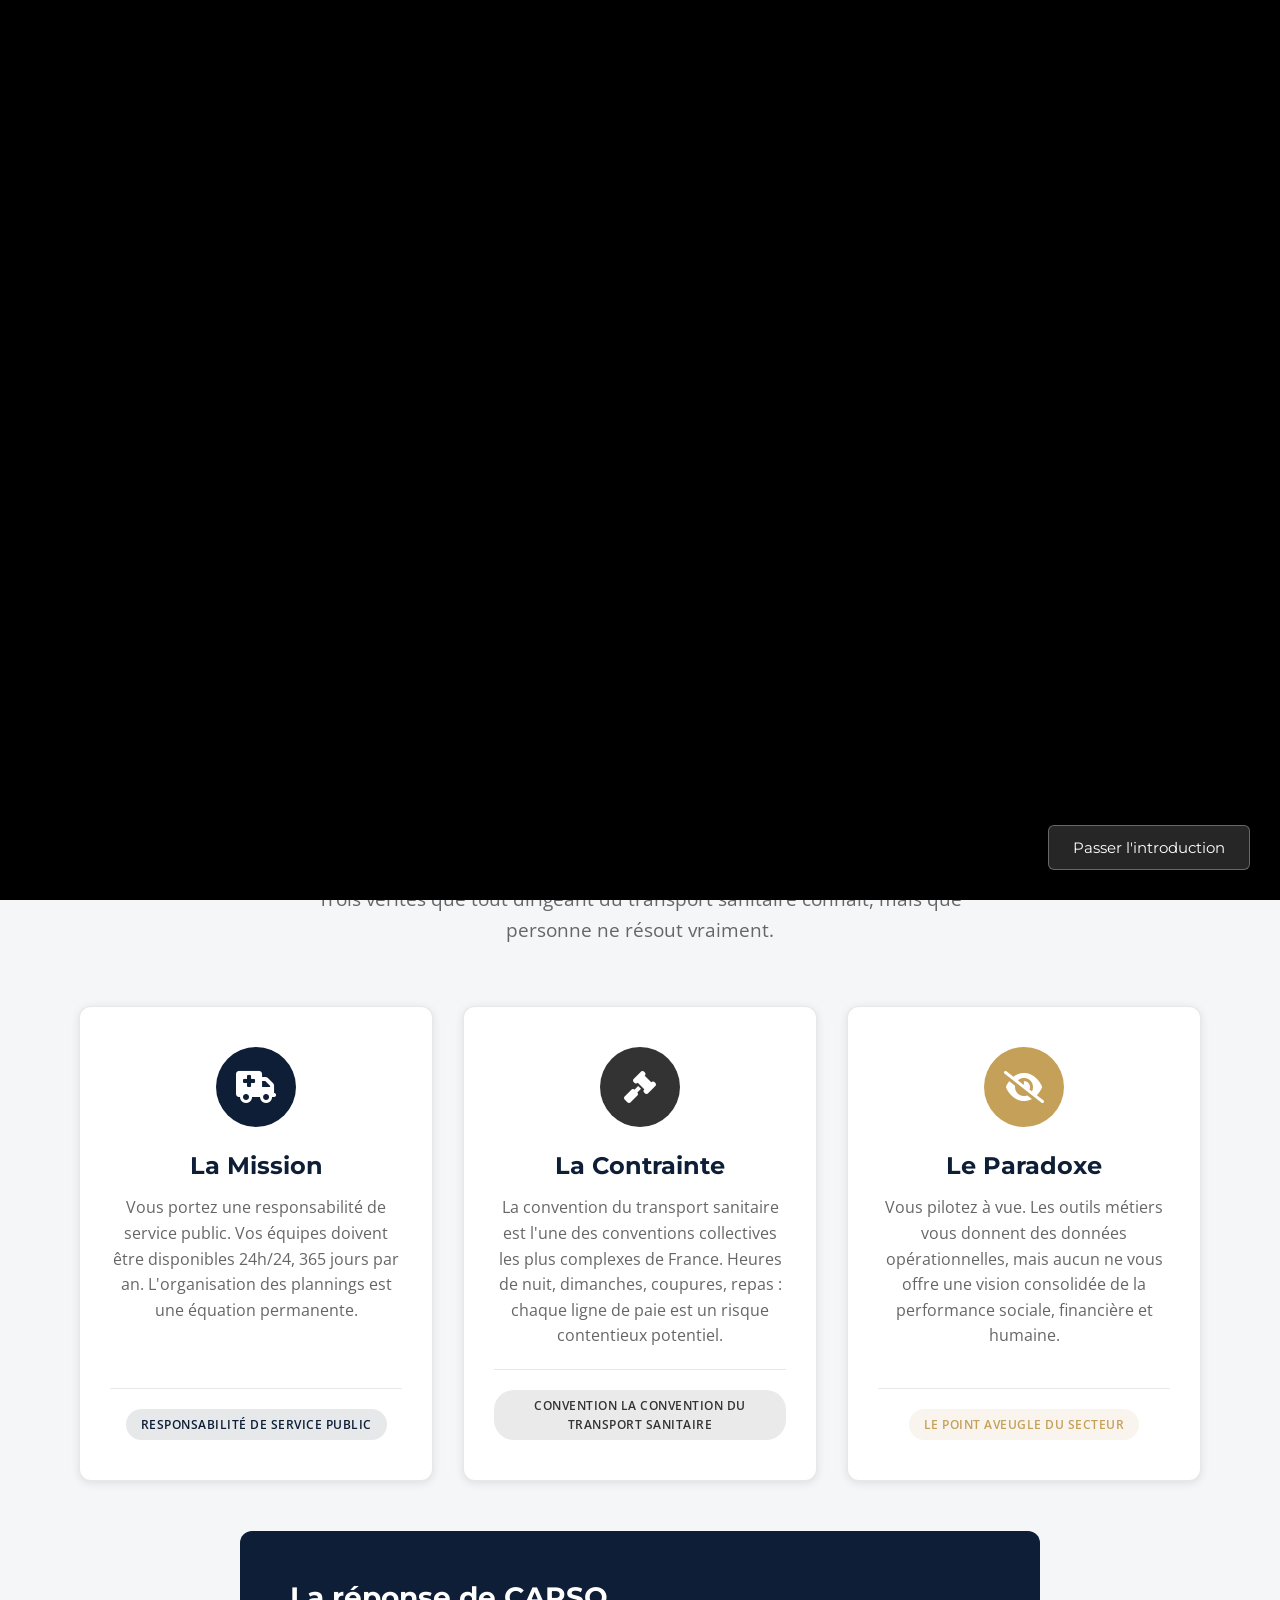
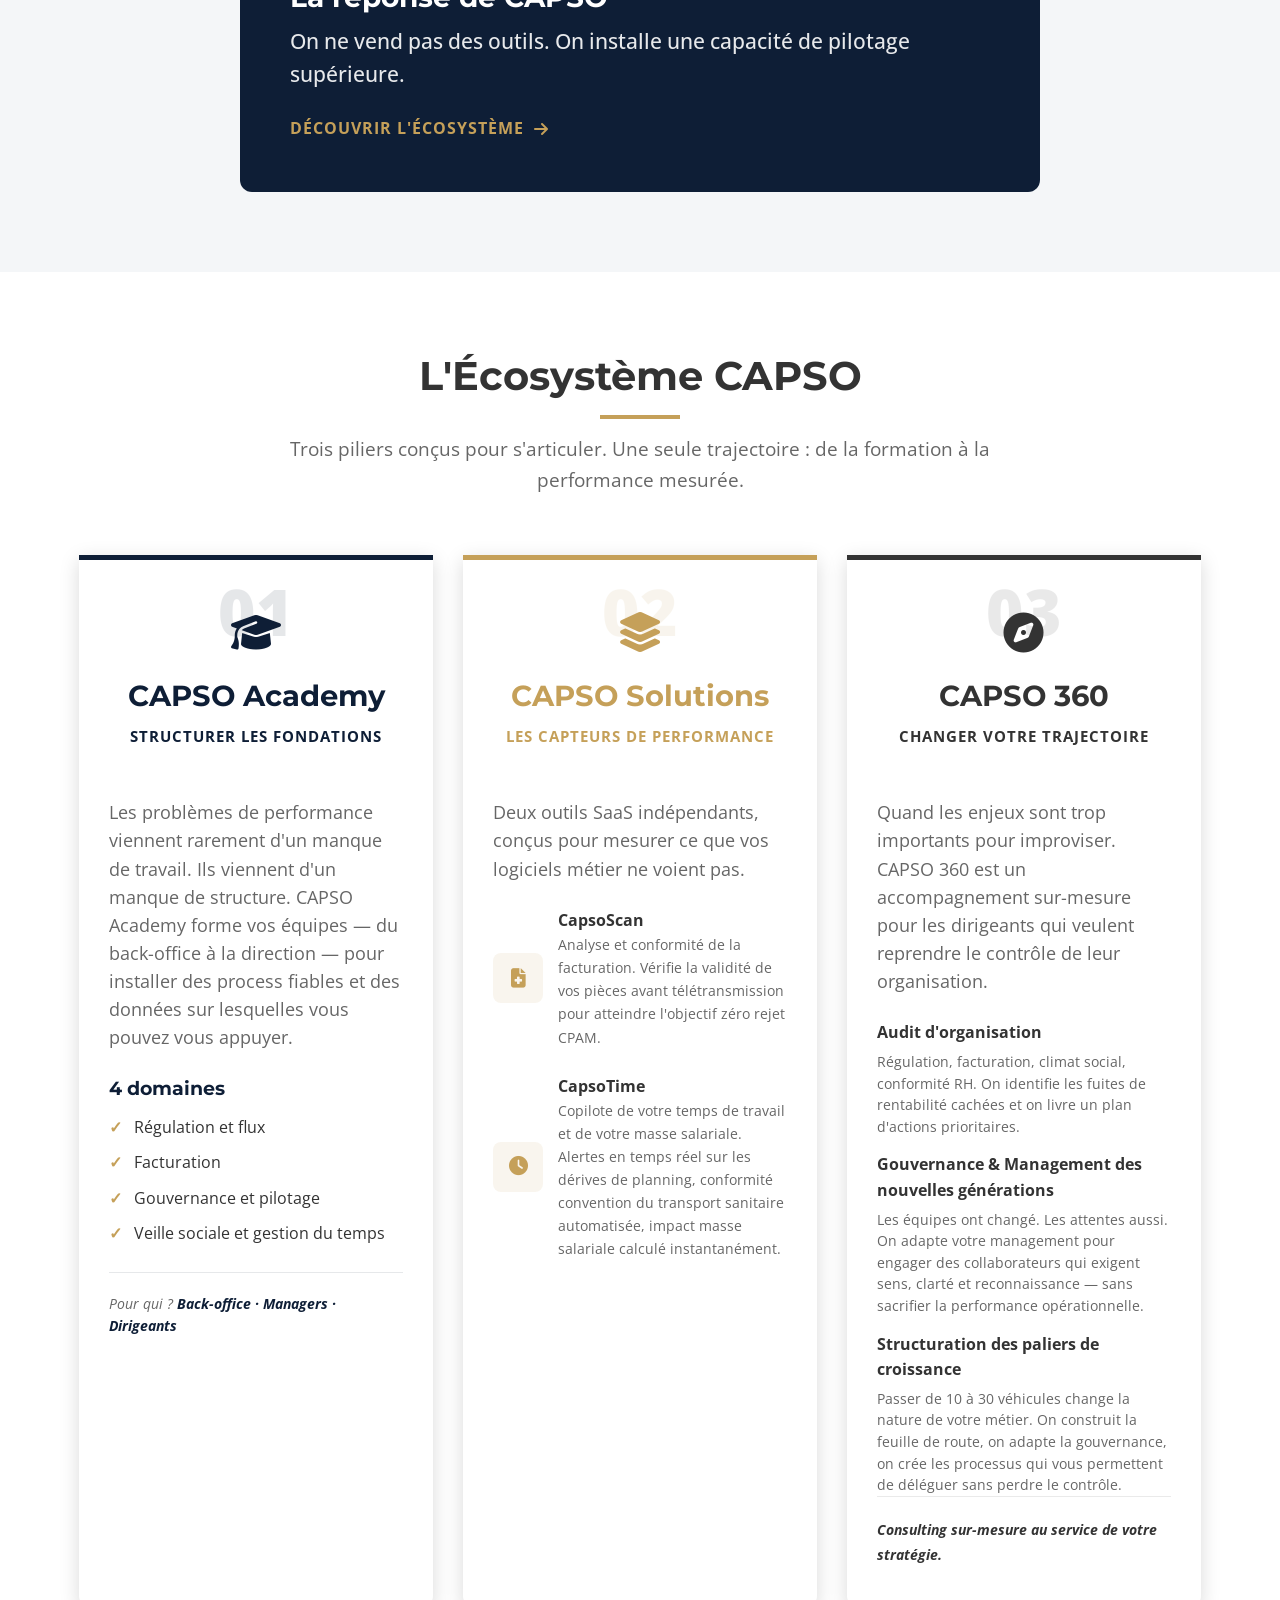
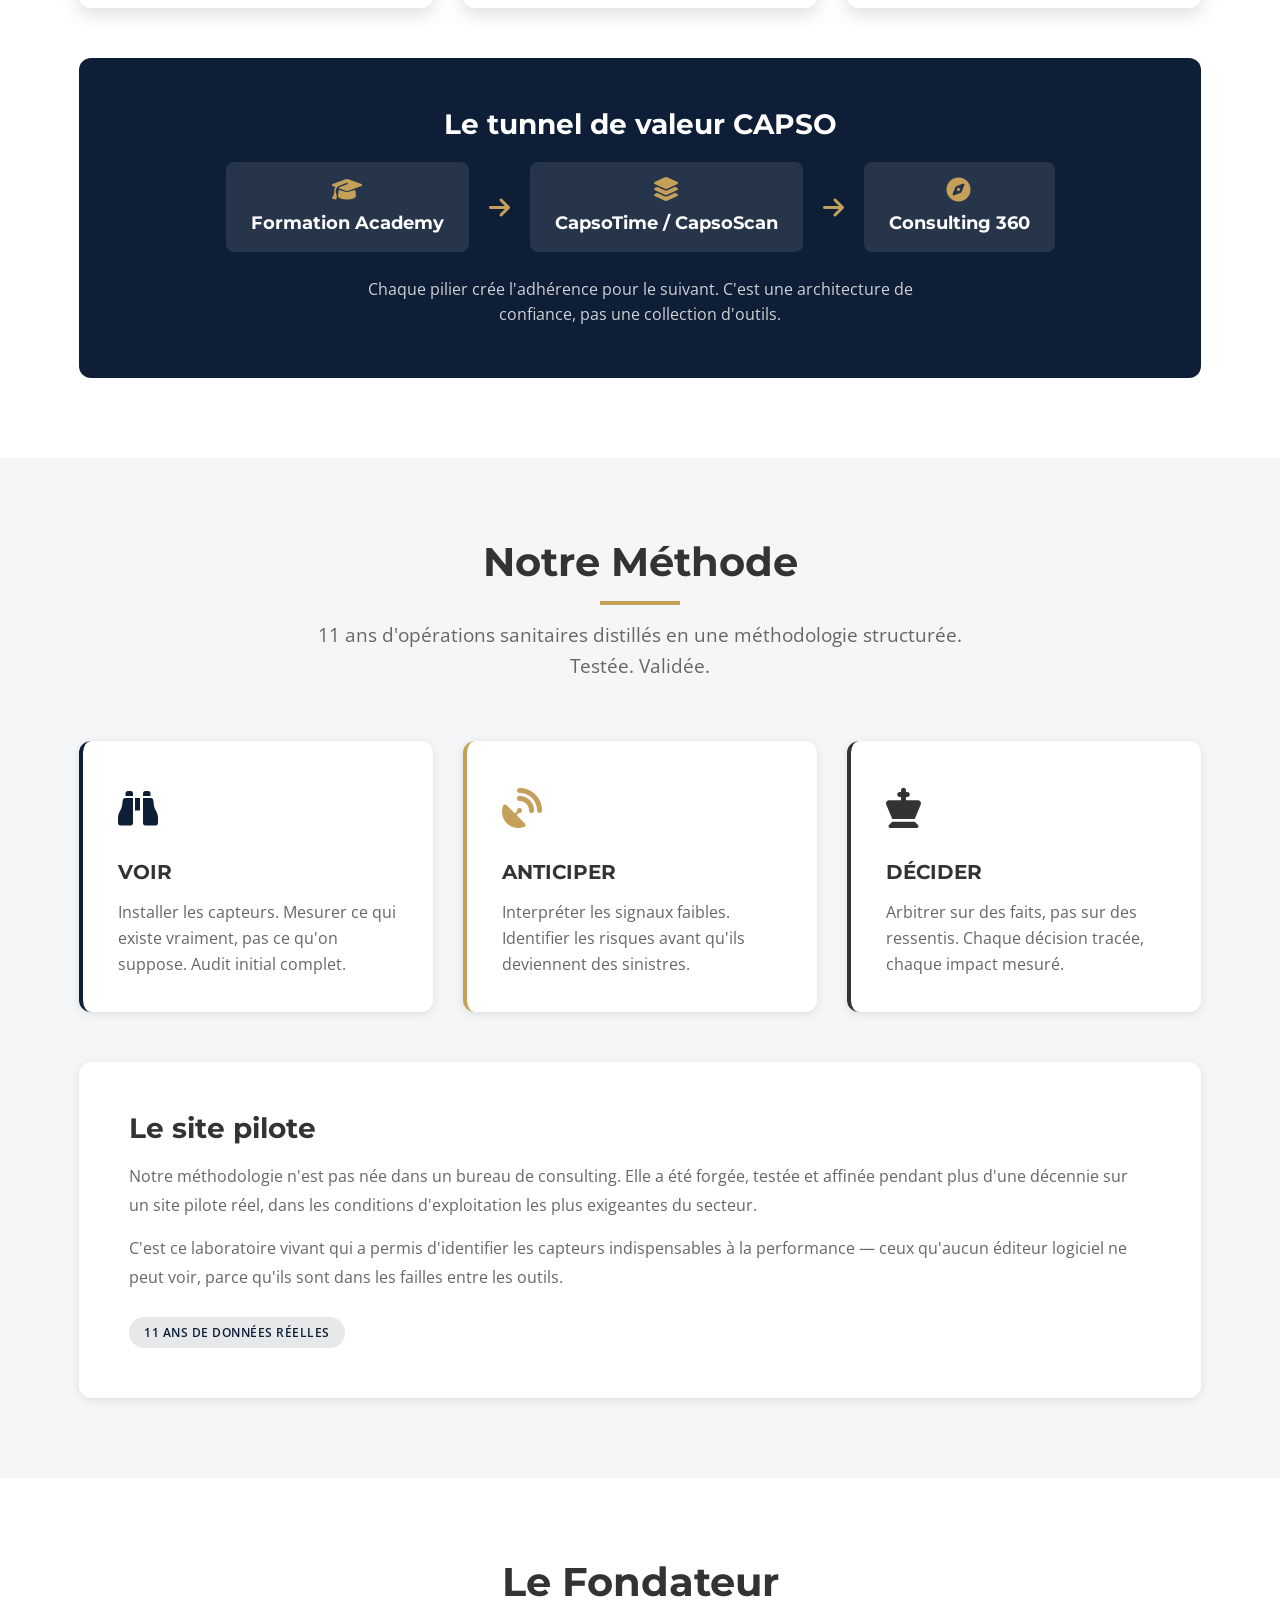
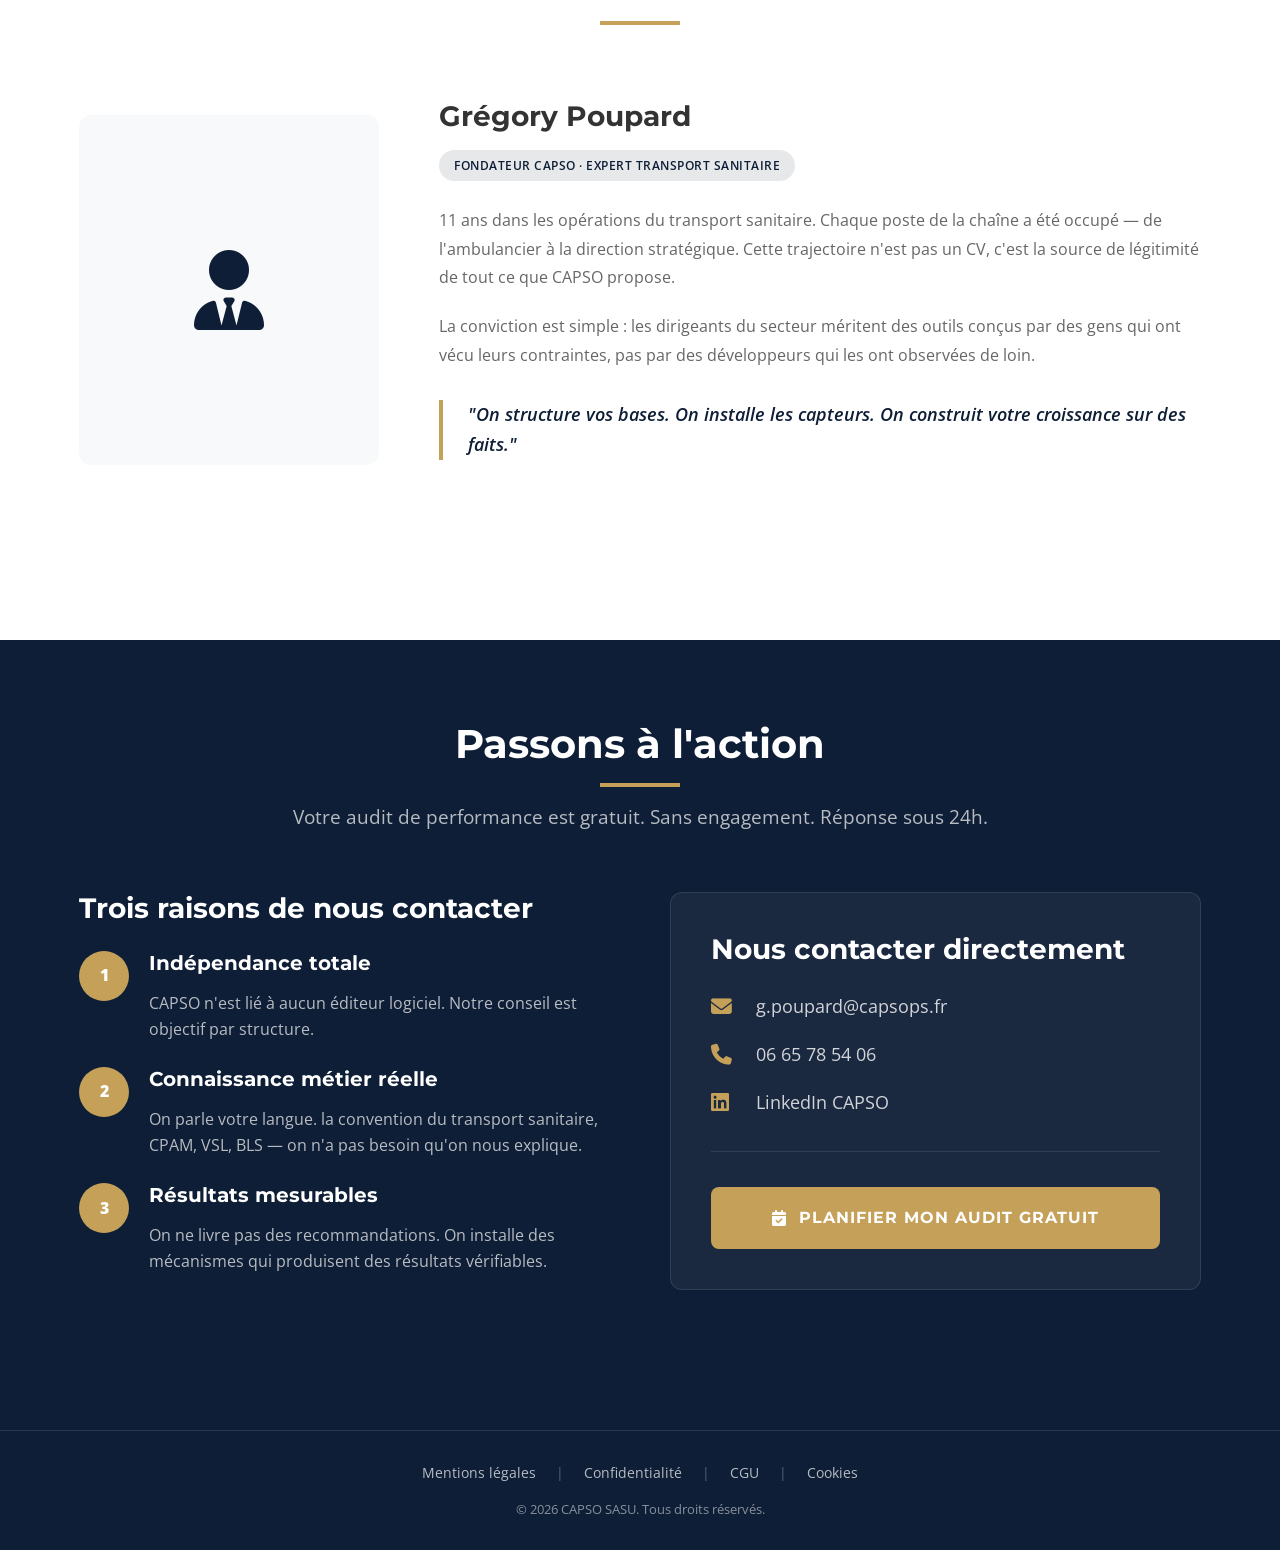
==== index.html @ 3e273494 "Mise à jour de la section Hero : nouveau design bi-colonne et intégration des logos 13523, 13525, 13" ====
<!DOCTYPE html>
<html lang="fr">

<head>
    <meta charset="UTF-8">
    <meta name="viewport" content="width=device-width, initial-scale=1.0">
    <title>CAPSO - VOIR · ANTICIPER · DÉCIDER | Transport Sanitaire</title>
    <meta name="description"
        content="CAPSO transforme les dirigeants du transport sanitaire en architectes d'écosystèmes performants. 11 ans d'expertise opérationnelle.">

    <!-- Fonts -->
    <link rel="preconnect" href="https://fonts.googleapis.com">
    <link rel="preconnect" href="https://fonts.gstatic.com" crossorigin>
    <link
        href="https://fonts.googleapis.com/css2?family=Montserrat:wght@400;500;600;700;800&family=Open+Sans:wght@400;500;600;700&display=swap"
        rel="stylesheet">

    <!-- Font Awesome -->
    <link rel="stylesheet" href="https://cdnjs.cloudflare.com/ajax/libs/font-awesome/6.4.0/css/all.min.css">

    <!-- CSS -->
    <link rel="stylesheet" href="assets/css/style.css">

    <!-- Calendly link widget CSS & JS -->
    <link href="https://assets.calendly.com/assets/external/widget.css" rel="stylesheet">
    <script src="https://assets.calendly.com/assets/external/widget.js" type="text/javascript" async></script>
</head>

<body>

    <!-- ===== MODAL AUDIT / CONTACT ===== -->
    <div id="auditModal" role="dialog" aria-modal="true" aria-labelledby="auditModalTitle">
        <div class="audit-modal-overlay"></div>
        <div class="audit-modal-box">
            <div class="audit-modal-header">
                <button class="audit-modal-close" aria-label="Fermer"><i class="fas fa-times"></i></button>
                <div class="audit-modal-badge"><i class="fas fa-star"></i> Offre de lancement — Gratuit</div>
                <h2 id="auditModalTitle">Demander votre audit<br><span style="color:var(--accent-gold);">de performance
                        offert</span></h2>
                <p>Réponse sous 24h. Aucun engagement. Confidentialité garantie.</p>
            </div>
            <div class="audit-modal-body">
                <form id="modalAuditForm">
                    <div class="form-row">
                        <div class="form-group"><input type="text" name="nom" placeholder="Nom et prénom *" required>
                        </div>
                        <div class="form-group"><input type="email" name="email" placeholder="Email professionnel *"
                                required></div>
                    </div>
                    <div class="form-row">
                        <div class="form-group"><input type="tel" name="tel" placeholder="Téléphone"></div>
                        <div class="form-group"><input type="text" name="structure" placeholder="Nom de la structure *"
                                required></div>
                    </div>
                    <div class="form-group">
                        <select name="taille" required>
                            <option value="">Taille de votre flotte *</option>
                            <option value="1-5">1 à 5 véhicules</option>
                            <option value="6-15">6 à 15 véhicules</option>
                            <option value="16-30">16 à 30 véhicules</option>
                            <option value="30+">Plus de 30 véhicules</option>
                        </select>
                    </div>
                    <button type="submit" class="audit-modal-submit">
                        <i class="fas fa-paper-plane"></i> Demander mon audit gratuit
                    </button>
                </form>
                <div class="audit-modal-success">
                    <i class="fas fa-check-circle"></i>
                    <h3>Demande envoyée !</h3>
                    <p>Nous vous contacterons dans les 24h pour planifier votre audit de performance.</p>
                </div>
                <div class="audit-modal-divider">ou</div>
                <a href="https://calendly.com/dircapso/audit-performance" target="_blank"
                    class="audit-modal-calendly-btn">
                    <i class="fas fa-calendar-alt"></i> Choisir directement un créneau →
                </a>
                <div class="audit-modal-guarantee">
                    <i class="fas fa-lock"></i>
                    <span><strong>Confidentialité garantie.</strong> Vos données ne transitent jamais vers un éditeur
                        logiciel tiers. CAPSO est une structure indépendante.</span>
                </div>
            </div>
        </div>
    </div>
    <!-- ===== FIN MODAL ===== -->

    <!-- SPLASH SCREEN VIDEO -->
    <div id="splashScreen" class="splash-screen" style="display: none;">
        <video id="splashVideo" autoplay muted playsinline preload="auto"
            style="width:100%;height:100%;object-fit:contain;">
            <source src="assets/videos/capso2.mp4" type="video/mp4">
        </video>
        <button id="skipSplash" class="skip-splash-btn">Passer l'introduction</button>
    </div>

    <!-- NAV OVERLAY (mobile) -->
    <div class="nav-overlay" id="navOverlay"></div>

    <!-- NAVIGATION -->
    <nav class="nav" id="mainNav">
        <div class="nav-inner">
            <a href="#hero">
                <img src="assets/images/capsoland.png" alt="CAPSO" class="nav-logo">
            </a>
            <ul class="nav-links" id="navLinks">
                <li><a href="#constat"><i class="fas fa-chart-bar"></i> Le constat</a></li>
                <li><a href="#ecosysteme"><i class="fas fa-layer-group"></i> L'écosystème</a></li>
                <li><a href="#methode"><i class="fas fa-cogs"></i> La méthode</a></li>
                <li><a href="#fondateur"><i class="fas fa-user-tie"></i> Le fondateur</a></li>
                <li><a href="#contact"><i class="fas fa-envelope"></i> Contact</a></li>
            </ul>
            <button class="nav-toggle" id="navToggle"><i class="fas fa-bars"></i></button>
        </div>
    </nav>


    <!-- HERO -->
    <section id="hero" class="hero-section">
        <div class="hero-inner">

            <!-- PAVÉ GAUCHE -->
            <div class="hero-left">
                <h1 class="main-title">Ils subissent.<br>Vous pilotez.</h1>
                <p class="hero-desc">Un dirigeant du transport sanitaire gère des plannings impossibles, une convention parmi les plus complexes de France, et des outils qui ne lui donnent aucune vision consolidée. CAPSO installe la structure qui permet de reprendre le contrôle.</p>
                <div class="hero-cta-container">
                    <a href="#" onclick="openAuditModal();return false;" class="cta-button-primary">
                        <i class="fas fa-search-dollar"></i>
                        Demander un audit gratuit
                    </a>
                    <a href="#ecosysteme" class="cta-button-secondary">
                        <i class="fas fa-play-circle"></i>
                        Découvrir l'écosystème
                    </a>
                </div>
            </div>

            <!-- PAVÉ DROIT -->
            <div class="hero-right">
                <p class="hero-tagline">Quand l'urgence devient la norme,<br>la structure devient vitale.<br><span>CAPSO l'installe.</span></p>
                <div class="piliers-row">
                    <div class="pilier-item">
                        <img src="assets/images/13527.jpg" alt="CAPSO Academy">
                        <p>Structurer les bases</p>
                    </div>
                    <div class="pilier-item">
                        <img src="assets/images/13525.jpg" alt="CAPSO Solutions">
                        <p>Mesurer en continu</p>
                    </div>
                    <div class="pilier-item">
                        <img src="assets/images/13523.jpg" alt="CAPSO 360">
                        <p>Décider sur les faits</p>
                    </div>
                </div>
                <div class="hero-stats">
                    <div class="stat-item">
                        <span class="stat-number">11</span>
                        <span class="stat-label">Ans d'expertise terrain</span>
                    </div>
                    <div class="stat-item">
                        <span class="stat-number">3</span>
                        <span class="stat-label">Piliers intégrés</span>
                    </div>
                    <div class="stat-item">
                        <span class="stat-number">1</span>
                        <span class="stat-label">Site pilote validé</span>
                    </div>
                </div>
            </div>

        </div>
    </section>


    <!-- CONSTAT -->
    <section id="constat" class="section-padding bg-offwhite">
        <div class="container">
            <div class="section-header text-center">
                <h2 class="section-title">La Réalité du Terrain</h2>
                <p class="section-subtitle">Trois vérités que tout dirigeant du transport sanitaire connaît, mais
                    que
                    personne ne résout vraiment.</p>
            </div>
            <div class="cards-grid">
                <div class="card">
                    <div class="card-icon bg-navy">
                        <i class="fas fa-ambulance"></i>
                    </div>
                    <h3 class="card-title">La Mission</h3>
                    <p class="card-text">Vous portez une responsabilité de service public. Vos équipes doivent être
                        disponibles 24h/24, 365 jours par an. L'organisation des plannings est une équation
                        permanente.
                    </p>
                    <div class="card-footer">
                        <span class="tag tag-mission">Responsabilité de service public</span>
                    </div>
                </div>
                <div class="card">
                    <div class="card-icon bg-charcoal">
                        <i class="fas fa-gavel"></i>
                    </div>
                    <h3 class="card-title">La Contrainte</h3>
                    <p class="card-text">La convention du transport sanitaire est l'une des conventions collectives
                        les plus complexes de France. Heures de nuit, dimanches, coupures, repas : chaque ligne de
                        paie
                        est un risque contentieux potentiel.</p>
                    <div class="card-footer">
                        <span class="tag tag-contrainte">Convention la convention du transport sanitaire</span>
                    </div>
                </div>
                <div class="card">
                    <div class="card-icon" style="background:var(--accent-gold);">
                        <i class="fas fa-eye-slash"></i>
                    </div>
                    <h3 class="card-title">Le Paradoxe</h3>
                    <p class="card-text">Vous pilotez à vue. Les outils métiers vous donnent des données
                        opérationnelles, mais aucun ne vous offre une vision consolidée de la performance sociale,
                        financière et humaine.</p>
                    <div class="card-footer">
                        <span class="tag tag-paradoxe">Le point aveugle du secteur</span>
                    </div>
                </div>
            </div>
            <div class="conclusion-box">
                <h3>La réponse de CAPSO</h3>
                <p class="lead">On ne vend pas des outils. On installe une capacité de pilotage supérieure.</p>
                <a href="#ecosysteme" class="btn-link">Découvrir l'écosystème <i class="fas fa-arrow-right"></i></a>
            </div>
        </div>
    </section>

    <!-- ECOSYSTÈME -->
    <section id="ecosysteme" class="section-padding bg-white">
        <div class="container">
            <div class="section-header text-center">
                <h2 class="section-title">L'Écosystème CAPSO</h2>
                <p class="section-subtitle">Trois piliers conçus pour s'articuler. Une seule trajectoire : de la
                    formation à la performance mesurée.</p>
            </div>
            <div class="ecosysteme-grid">
                <!-- PILIER 1 : ACADEMY -->
                <div class="pillar-card">
                    <div class="pillar-header">
                        <div class="pillar-number text-navy">01</div>
                        <div class="pillar-icon"><i class="fas fa-graduation-cap"></i></div>
                        <h3 class="pillar-title text-navy">CAPSO Academy</h3>
                        <span class="pillar-mantra text-navy">STRUCTURER LES FONDATIONS</span>
                    </div>
                    <div class="pillar-body">
                        <p class="pillar-intro">Les problèmes de performance viennent rarement d'un manque de
                            travail.
                            Ils viennent d'un manque de structure. CAPSO Academy forme vos équipes — du back-office
                            à la
                            direction — pour installer des process fiables et des données sur lesquelles vous pouvez
                            vous appuyer.</p>
                        <div class="pillar-modules">
                            <h4>4 domaines</h4>
                            <ul>
                                <li>Régulation et flux</li>
                                <li>Facturation</li>
                                <li>Gouvernance et pilotage</li>
                                <li>Veille sociale et gestion du temps</li>
                            </ul>
                        </div>
                        <div
                            style="margin-top:auto; padding-top:20px; border-top:1px solid rgba(14,30,54,0.1); display:flex; align-items:center; justify-content:space-between; flex-wrap:wrap; gap:10px;">
                            <span style="font-size:0.85rem; color:var(--text-grey); font-style:italic;">Pour qui ?
                                <strong style="color:var(--primary-navy);">Back-office · Managers ·
                                    Dirigeants</strong></span>
                        </div>
                    </div>
                </div>

                <!-- PILIER 2 : SOLUTIONS -->
                <div class="pillar-card">
                    <div class="pillar-header">
                        <div class="pillar-number text-gold">02</div>
                        <div class="pillar-icon"><i class="fas fa-layer-group"></i></div>
                        <h3 class="pillar-title text-gold">CAPSO Solutions</h3>
                        <span class="pillar-mantra text-gold">Les capteurs de performance</span>
                    </div>
                    <div class="pillar-body">
                        <p class="pillar-intro">Deux outils SaaS indépendants, conçus pour mesurer ce que vos
                            logiciels
                            métier ne voient pas.</p>
                        <div class="pillar-tools">
                            <div class="tool-item">
                                <div class="tool-icon" style="background:rgba(197,160,89,0.1);">
                                    <i class="fas fa-file-medical text-gold"></i>
                                </div>
                                <div>
                                    <strong>CapsoScan</strong>
                                    <p style="font-size:0.9rem;color:var(--text-grey);">Analyse et conformité de la
                                        facturation. Vérifie la validité de vos pièces avant télétransmission pour
                                        atteindre l'objectif zéro rejet CPAM.</p>
                                </div>
                            </div>
                            <div class="tool-item">
                                <div class="tool-icon" style="background:rgba(197,160,89,0.1);">
                                    <i class="fas fa-clock text-gold"></i>
                                </div>
                                <div>
                                    <strong>CapsoTime</strong>
                                    <p style="font-size:0.9rem;color:var(--text-grey);">Copilote de votre temps de
                                        travail et de votre masse salariale. Alertes en temps réel sur les dérives
                                        de
                                        planning, conformité convention du transport sanitaire automatisée, impact
                                        masse
                                        salariale calculé instantanément.</p>
                                </div>
                            </div>
                        </div>
                    </div>
                </div>

                <!-- PILIER 3 : 360 -->
                <div class="pillar-card">
                    <div class="pillar-header">
                        <div class="pillar-number" style="opacity:0.1;">03</div>
                        <div class="pillar-icon" style="color:var(--charcoal);"><i class="fas fa-compass"></i></div>
                        <h3 class="pillar-title">CAPSO 360</h3>
                        <span class="pillar-mantra" style="color:var(--charcoal);">CHANGER VOTRE TRAJECTOIRE</span>
                    </div>
                    <div class="pillar-body">
                        <p class="pillar-intro">Quand les enjeux sont trop importants pour improviser. CAPSO 360 est
                            un
                            accompagnement sur-mesure pour les dirigeants qui veulent reprendre le contrôle de leur
                            organisation.</p>
                        <div class="pillar-modules">
                            <div style="margin-bottom: 15px;">
                                <strong style="color:var(--charcoal);">Audit d'organisation</strong>
                                <p style="font-size:0.9rem;color:var(--text-grey);margin-top:5px;line-height:1.5;">
                                    Régulation, facturation, climat social, conformité RH. On identifie les fuites
                                    de
                                    rentabilité cachées et on livre un plan d'actions prioritaires.</p>
                            </div>
                            <div style="margin-bottom: 15px;">
                                <strong style="color:var(--charcoal);">Gouvernance & Management des nouvelles
                                    générations</strong>
                                <p style="font-size:0.9rem;color:var(--text-grey);margin-top:5px;line-height:1.5;">
                                    Les
                                    équipes ont changé. Les attentes aussi. On adapte votre management pour engager
                                    des
                                    collaborateurs qui exigent sens, clarté et reconnaissance — sans sacrifier la
                                    performance opérationnelle.</p>
                            </div>
                            <div>
                                <strong style="color:var(--charcoal);">Structuration des paliers de
                                    croissance</strong>
                                <p style="font-size:0.9rem;color:var(--text-grey);margin-top:5px;line-height:1.5;">
                                    Passer de 10 à 30 véhicules change la nature de votre métier. On construit la
                                    feuille de route, on adapte la gouvernance, on crée les processus qui vous
                                    permettent de déléguer sans perdre le contrôle.</p>
                            </div>
                        </div>
                        <div style="margin-top:auto; padding-top:20px; border-top:1px solid rgba(51,51,51,0.1);">
                            <span style="font-size:0.9rem; color:var(--text-grey); font-style:italic;"><strong
                                    style="color:var(--charcoal);">Consulting sur-mesure au service de votre
                                    stratégie.</strong></span>
                        </div>
                    </div>
                </div>
            </div>

            <!-- Tunnel -->
            <div
                style="background:var(--primary-navy);color:white;border-radius:12px;padding:50px;text-align:center;margin-top:50px;">
                <h3 style="color:white;margin-bottom:20px;">Le tunnel de valeur CAPSO</h3>
                <div class="tunnel-flex"
                    style="display:flex;justify-content:center;align-items:center;gap:20px;flex-wrap:wrap;font-family:var(--font-heading);font-weight:700;font-size:1.1rem;">
                    <span style="background:rgba(255,255,255,0.1);padding:15px 25px;border-radius:8px;">
                        <i class="fas fa-graduation-cap"
                            style="color:var(--accent-gold);display:block;font-size:1.5rem;margin-bottom:8px;"></i>
                        Formation Academy
                    </span>
                    <i class="fas fa-arrow-right" style="color:var(--accent-gold);font-size:1.5rem;"></i>
                    <span style="background:rgba(255,255,255,0.1);padding:15px 25px;border-radius:8px;">
                        <i class="fas fa-layer-group"
                            style="color:var(--accent-gold);display:block;font-size:1.5rem;margin-bottom:8px;"></i>
                        CapsoTime / CapsoScan
                    </span>
                    <i class="fas fa-arrow-right" style="color:var(--accent-gold);font-size:1.5rem;"></i>
                    <span style="background:rgba(255,255,255,0.1);padding:15px 25px;border-radius:8px;">
                        <i class="fas fa-compass"
                            style="color:var(--accent-gold);display:block;font-size:1.5rem;margin-bottom:8px;"></i>
                        Consulting 360
                    </span>
                </div>
                <p style="margin-top:25px;opacity:0.8;max-width:600px;margin-left:auto;margin-right:auto;">
                    Chaque pilier crée l'adhérence pour le suivant. C'est une architecture de confiance, pas une
                    collection d'outils.
                </p>
            </div>
        </div>
    </section>

    <!-- MÉTHODE -->
    <section id="methode" class="section-padding bg-offwhite">
        <div class="container">
            <div class="section-header text-center">
                <h2 class="section-title">Notre Méthode</h2>
                <p class="section-subtitle">11 ans d'opérations sanitaires distillés en une méthodologie structurée.
                    Testée. Validée.</p>
            </div>
            <div style="display:grid;grid-template-columns:repeat(auto-fit,minmax(250px,1fr));gap:30px;margin:50px 0;">
                <div
                    style="background:white;padding:35px;border-radius:12px;box-shadow:var(--shadow-sm);border-left:4px solid var(--primary-navy);">
                    <div style="font-size:2.5rem;color:var(--primary-navy);margin-bottom:20px;"><i
                            class="fas fa-binoculars"></i></div>
                    <h4>VOIR</h4>
                    <p style="color:var(--text-grey);">Installer les capteurs. Mesurer ce qui existe vraiment, pas
                        ce
                        qu'on suppose. Audit initial complet.</p>
                </div>
                <div
                    style="background:white;padding:35px;border-radius:12px;box-shadow:var(--shadow-sm);border-left:4px solid var(--accent-gold);">
                    <div style="font-size:2.5rem;color:var(--accent-gold);margin-bottom:20px;"><i
                            class="fas fa-satellite-dish"></i></div>
                    <h4>ANTICIPER</h4>
                    <p style="color:var(--text-grey);">Interpréter les signaux faibles. Identifier les risques avant
                        qu'ils deviennent des sinistres.</p>
                </div>
                <div
                    style="background:white;padding:35px;border-radius:12px;box-shadow:var(--shadow-sm);border-left:4px solid var(--charcoal);">
                    <div style="font-size:2.5rem;color:var(--charcoal);margin-bottom:20px;"><i
                            class="fas fa-chess-king"></i></div>
                    <h4>DÉCIDER</h4>
                    <p style="color:var(--text-grey);">Arbitrer sur des faits, pas sur des ressentis. Chaque
                        décision
                        tracée, chaque impact mesuré.</p>
                </div>
            </div>
            <div style="background:white;border-radius:12px;padding:50px;box-shadow:var(--shadow-sm);margin-top:20px;">
                <div class="site-pilote-flex" style="display:flex;gap:50px;align-items:center;flex-wrap:wrap;">
                    <div style="flex:1;min-width:300px;">
                        <h3>Le site pilote</h3>
                        <p style="color:var(--text-grey);line-height:1.8;">
                            Notre méthodologie n'est pas née dans un bureau de consulting. Elle a été forgée, testée
                            et
                            affinée pendant plus d'une décennie sur un site pilote réel, dans les conditions
                            d'exploitation les plus exigeantes du secteur.
                        </p>
                        <p style="color:var(--text-grey);line-height:1.8;margin-top:15px;">
                            C'est ce laboratoire vivant qui a permis d'identifier les capteurs indispensables à la
                            performance — ceux qu'aucun éditeur logiciel ne peut voir, parce qu'ils sont dans les
                            failles entre les outils.
                        </p>
                        <div style="margin-top:25px;display:flex;gap:15px;flex-wrap:wrap;">
                            <span class="tag" style="background:rgba(14,30,54,0.1);color:var(--primary-navy);">11
                                ans de
                                données réelles</span>
                        </div>
                    </div>
                </div>
            </div>
        </div>
    </section>

    <!-- LE FONDATEUR -->
    <section id="fondateur" class="section-padding bg-white">
        <div class="container">
            <div class="section-header text-center">
                <h2 class="section-title">Le Fondateur</h2>
            </div>
            <div class="founder-section" style="display:flex;gap:60px;align-items:center;flex-wrap:wrap;">
                <div class="founder-image" style="flex:0 0 300px;">
                    <div
                        style="background:var(--light-bg);border-radius:12px;height:350px;display:flex;align-items:center;justify-content:center;font-size:5rem;color:var(--primary-navy);">
                        <i class="fas fa-user-tie"></i>
                    </div>
                </div>
                <div style="flex:1;min-width:300px;">
                    <h3>Grégory Poupard</h3>
                    <span class="tag"
                        style="background:rgba(14,30,54,0.1);color:var(--primary-navy);margin-bottom:25px;display:inline-block;">Fondateur
                        CAPSO · Expert Transport Sanitaire</span>
                    <p style="color:var(--text-grey);line-height:1.8;margin-bottom:20px;">
                        11 ans dans les opérations du transport sanitaire. Chaque poste de la chaîne a été occupé —
                        de
                        l'ambulancier à la direction stratégique. Cette trajectoire n'est pas un CV, c'est la source
                        de
                        légitimité de tout ce que CAPSO propose.
                    </p>
                    <p style="color:var(--text-grey);line-height:1.8;margin-bottom:30px;">
                        La conviction est simple : les dirigeants du secteur méritent des outils conçus par des gens
                        qui
                        ont vécu leurs contraintes, pas par des développeurs qui les ont observées de loin.
                    </p>
                    <blockquote
                        style="border-left:4px solid var(--accent-gold);padding-left:25px;font-style:italic;font-size:1.1rem;color:var(--primary-navy);font-weight:600;">
                        "On structure vos bases. On installe les capteurs. On construit votre croissance sur des
                        faits."
                    </blockquote>
                </div>
            </div>
        </div>
    </section>

    <!-- CONTACT -->
    <section id="contact" class="section-padding bg-navy text-white">
        <div class="container">
            <div class="section-header text-center">
                <h2 class="section-title" style="color:white;">Passons à l'action</h2>
                <p class="section-subtitle" style="color:rgba(255,255,255,0.7);">Votre audit de performance est
                    gratuit.
                    Sans engagement. Réponse sous 24h.</p>
            </div>
            <div class="contact-grid" style="display:grid;grid-template-columns:1fr 1fr;gap:60px;align-items:start;">
                <div>
                    <h3 style="color:white;margin-bottom:25px;">Trois raisons de nous contacter</h3>
                    <div style="display:flex;flex-direction:column;gap:25px;">
                        <div style="display:flex;gap:20px;align-items:flex-start;">
                            <div
                                style="background:var(--accent-gold);width:50px;height:50px;border-radius:50%;display:flex;align-items:center;justify-content:center;flex-shrink:0;font-weight:800;">
                                1</div>
                            <div>
                                <h4 style="color:white;">Indépendance totale</h4>
                                <p style="opacity:0.7;">CAPSO n'est lié à aucun éditeur logiciel. Notre conseil est
                                    objectif par structure.</p>
                            </div>
                        </div>
                        <div style="display:flex;gap:20px;align-items:flex-start;">
                            <div
                                style="background:var(--accent-gold);width:50px;height:50px;border-radius:50%;display:flex;align-items:center;justify-content:center;flex-shrink:0;font-weight:800;">
                                2</div>
                            <div>
                                <h4 style="color:white;">Connaissance métier réelle</h4>
                                <p style="opacity:0.7;">On parle votre langue. la convention du transport sanitaire,
                                    CPAM, VSL, BLS — on n'a pas besoin qu'on nous explique.</p>
                            </div>
                        </div>
                        <div style="display:flex;gap:20px;align-items:flex-start;">
                            <div
                                style="background:var(--accent-gold);width:50px;height:50px;border-radius:50%;display:flex;align-items:center;justify-content:center;flex-shrink:0;font-weight:800;">
                                3</div>
                            <div>
                                <h4 style="color:white;">Résultats mesurables</h4>
                                <p style="opacity:0.7;">On ne livre pas des recommandations. On installe des
                                    mécanismes
                                    qui produisent des résultats vérifiables.</p>
                            </div>
                        </div>
                    </div>
                </div>
                <div
                    style="background:rgba(255,255,255,0.05);border-radius:12px;padding:40px;border:1px solid rgba(255,255,255,0.1);">
                    <h3 style="color:white;margin-bottom:25px;">Nous contacter directement</h3>
                    <div style="display:flex;flex-direction:column;gap:20px;">
                        <a href="mailto:g.poupard@capsops.fr"
                            style="display:flex;gap:15px;align-items:center;color:rgba(255,255,255,0.8);font-size:1.1rem;">
                            <i class="fas fa-envelope"
                                style="color:var(--accent-gold);font-size:1.3rem;width:30px;"></i>
                            g.poupard@capsops.fr
                        </a>
                        <a href="tel:+33665785406"
                            style="display:flex;gap:15px;align-items:center;color:rgba(255,255,255,0.8);font-size:1.1rem;">
                            <i class="fas fa-phone" style="color:var(--accent-gold);font-size:1.3rem;width:30px;"></i>
                            06 65 78 54 06
                        </a>
                        <a href="https://linkedin.com/in/" target="_blank"
                            style="display:flex;gap:15px;align-items:center;color:rgba(255,255,255,0.8);font-size:1.1rem;">
                            <i class="fab fa-linkedin"
                                style="color:var(--accent-gold);font-size:1.3rem;width:30px;"></i>
                            LinkedIn CAPSO
                        </a>
                    </div>
                    <div style="margin-top:35px;padding-top:35px;border-top:1px solid rgba(255,255,255,0.1);">
                        <a href="#" onclick="openAuditModal();return false;" class="cta-button-primary"
                            style="width:100%;justify-content:center;">
                            <i class="fas fa-calendar-check"></i>
                            Planifier mon audit gratuit
                        </a>
                    </div>
                </div>
            </div>
        </div>
    </section>

    <!-- FOOTER -->
    <footer
        style="background:var(--primary-navy); padding: 30px 0; text-align: center; font-size: 0.9rem; border-top: 1px solid rgba(255,255,255,0.1);">
        <div class="container" style="display: flex; justify-content: center; gap: 20px; flex-wrap: wrap;">
            <a href="pages/mentions-legales.html"
                style="color: rgba(255,255,255,0.7); text-decoration: none; transition: 0.3s;">Mentions légales</a>
            <span style="color: rgba(255,255,255,0.3);">|</span>
            <a href="pages/confidentialite.html"
                style="color: rgba(255,255,255,0.7); text-decoration: none; transition: 0.3s;">Confidentialité</a>
            <span style="color: rgba(255,255,255,0.3);">|</span>
            <a href="pages/cgu.html"
                style="color: rgba(255,255,255,0.7); text-decoration: none; transition: 0.3s;">CGU</a>
            <span style="color: rgba(255,255,255,0.3);">|</span>
            <a href="pages/cookies.html"
                style="color: rgba(255,255,255,0.7); text-decoration: none; transition: 0.3s;">Cookies</a>
        </div>
        <div style="color: rgba(255,255,255,0.5); margin-top: 15px; font-size: 0.8rem;">
            &copy; 2026 CAPSO SASU. Tous droits réservés.
        </div>
    </footer>

    <!-- Back to top -->
    <button class="back-to-top" id="backToTop" aria-label="Retour en haut">
        <i class="fas fa-chevron-up"></i>
    </button>

    <!-- JS -->
    <script src="assets/js/main.js"></script>
</body>

</html>
---- assets/css/style.css ----
/* --- VARIABLES & RESET --- */
:root {
    --primary-navy: #0e1e36;
    --accent-gold: #c5a059;
    --charcoal: #333333;
    --light-bg: #f8f9fa;
    --offwhite: #f4f6f8;
    --white: #ffffff;
    --text-grey: #666666;
    --transition: all 0.3s ease;
    --font-heading: 'Montserrat', sans-serif;
    --font-body: 'Open Sans', sans-serif;
    --shadow-sm: 0 2px 10px rgba(0, 0, 0, 0.1);
    --shadow-md: 0 5px 20px rgba(0, 0, 0, 0.15);
    --shadow-lg: 0 10px 30px rgba(0, 0, 0, 0.2);
}

* {
    margin: 0;
    padding: 0;
    box-sizing: border-box;
}

html {
    font-size: 16px;
    overflow-x: hidden;
    /* Empêche le scroll horizontal sur TOUS les navigateurs mobiles */
}

body {
    font-family: var(--font-body);
    color: var(--charcoal);
    line-height: 1.6;
    overflow-x: hidden;
    background: var(--white);
    /* Empêche le texte de dépasser sur mobile */
    word-break: break-word;
    overflow-wrap: break-word;
}

h1,
h2,
h3,
h4,
h5,
h6 {
    font-family: var(--font-heading);
    font-weight: 700;
    line-height: 1.2;
    margin-bottom: 1rem;
}

h1 {
    font-size: 3.5rem;
}

h2 {
    font-size: 2.5rem;
}

h3 {
    font-size: 1.75rem;
}

h4 {
    font-size: 1.25rem;
}

a {
    text-decoration: none;
    color: inherit;
    transition: var(--transition);
}

ul {
    list-style: none;
}

img {
    max-width: 100%;
    height: auto;
    display: block;
}

/* Empêche les éléments de déborder horizontalement */
video,
iframe,
embed,
object {
    max-width: 100%;
}

/* Evite le dépassement dans les cartes */
.card,
.pillar-card,
.audit-card,
.conclusion-box,
.testimonial-card,
.pillar-body,
.card-text,
.pillar-intro {
    overflow-wrap: break-word;
    word-break: break-word;
}

/* Stat items : pas de min-width bloquant sur mobile */
.stat-item {
    min-width: 0;
    flex: 1 0 80px;
}


.lead {
    font-size: 1.25rem;
    font-weight: 500;
}

/* --- UTILITIES --- */
.text-navy {
    color: var(--primary-navy) !important;
}

.text-gold {
    color: var(--accent-gold) !important;
}

.text-white {
    color: var(--white) !important;
}

.bg-navy {
    background-color: var(--primary-navy) !important;
    color: var(--white);
}

.bg-gold {
    background-color: var(--accent-gold) !important;
    color: var(--white);
}

.bg-light {
    background-color: var(--light-bg) !important;
}

.bg-offwhite {
    background-color: var(--offwhite) !important;
}

.bg-charcoal {
    background-color: var(--charcoal) !important;
    color: var(--white);
}

.bg-white {
    background-color: var(--white) !important;
}

.section-padding {
    padding: 80px 0;
}

.mt-5 {
    margin-top: 3rem;
}

.mb-4 {
    margin-bottom: 1.5rem;
}

.text-center {
    text-align: center;
}

.container {
    width: 90%;
    max-width: 1200px;
    margin: 0 auto;
    padding: 0 15px;
}

/* --- NAVIGATION --- */
.nav {
    background: var(--primary-navy);
    box-shadow: var(--shadow-sm);
    position: fixed;
    width: 100%;
    top: 0;
    z-index: 1000;
    height: 70px;
    min-height: 70px;
    max-height: 70px;
    padding: 0;
    transition: var(--transition);
    overflow: hidden;
}

.nav.scrolled {
    height: 70px;
    min-height: 70px;
    box-shadow: var(--shadow-md);
}

.nav-inner {
    display: flex;
    justify-content: space-between;
    align-items: center;
    height: 100%;
    max-width: 1200px;
    margin: 0 auto;
    padding: 0 15px;
}

/* .nav-brand re-activé avec le nouveau logo capsoland.png */
.nav-brand {
    display: flex;
    align-items: center;
    text-decoration: none;
    transition: var(--transition);
}

.nav-brand:hover {
    opacity: 0.8;
}

.nav-logo {
    height: 70px;
    width: auto;
}

.brand-name {
    font-family: var(--font-heading);
    font-weight: 700;
    font-size: 1.5rem;
    color: var(--primary-navy);
    letter-spacing: 1px;
    white-space: nowrap;
}

.nav-links {
    display: flex;
    gap: 20px;
    align-items: center;
    list-style: none;
    flex-wrap: nowrap;
}

/* Éléments drawer : masqués sur desktop */
.nav-links .mobile-drawer-header,
.nav-links .mobile-section-label {
    display: none;
}

.nav-links a {
    color: var(--white);
    font-family: var(--font-heading);
    font-weight: 600;
    font-size: 0.95rem;
    text-transform: uppercase;
    letter-spacing: 0.5px;
    position: relative;
    padding: 5px 0;
    white-space: nowrap;
    display: flex;
    align-items: center;
    gap: 8px;
    transition: var(--transition);
}

.nav-links a i {
    color: var(--accent-gold);
    font-size: 0.9rem;
}

.nav-cta {
    background: var(--accent-gold);
    color: var(--white) !important;
    padding: 8px 18px !important;
    border-radius: 5px;
    margin-left: 10px;
    font-weight: 700 !important;
}

.nav-cta:hover {
    background: #b08d4b;
    transform: translateY(-2px);
}

.nav-cta i {
    color: var(--white) !important;
}

.nav-links a::after {
    content: '';
    position: absolute;
    bottom: -2px;
    left: 0;
    width: 0;
    height: 2px;
    background: var(--accent-gold);
    transition: width var(--transition);
}

.nav-links a:not(.nav-cta):hover {
    color: var(--accent-gold);
}

.nav-links a:not(.nav-cta):hover::after {
    width: 100%;
}

.nav-cta {
    background: var(--accent-gold);
    color: var(--white) !important;
    padding: 10px 20px;
    border-radius: 50px;
    font-weight: 700;
    letter-spacing: 1px;
    white-space: nowrap;
    display: inline-block;
}

.nav-cta:hover {
    background: #b08d4b;
    transform: translateY(-2px);
    box-shadow: var(--shadow-md);
}

.nav-cta::after {
    display: none;
}

.nav-toggle {
    display: none;
    background: none;
    border: none;
    font-size: 1.5rem;
    color: var(--white);
    cursor: pointer;
    width: 44px;
    height: 44px;
    align-items: center;
    justify-content: center;
    border-radius: 8px;
    transition: var(--transition);
    flex-shrink: 0;
}

.nav-toggle:hover {
    background: rgba(14, 30, 54, 0.08);
}

/* Overlay menu mobile */
.nav-overlay {
    display: none;
    position: fixed;
    top: 0;
    left: 0;
    width: 100%;
    /* 100% au lieu de 100vw pour éviter le débordement via scrollbar */
    height: 100%;
    background: rgba(14, 30, 54, 0.6);
    z-index: 998;
    backdrop-filter: blur(2px);
    -webkit-backdrop-filter: blur(2px);
    opacity: 0;
    transition: opacity 0.3s ease;
}

.nav-overlay.active {
    opacity: 1;
}

/* --- HERO SECTION --- */
.hero-section {
    padding-top: 70px;
    padding-bottom: 60px;
    background: var(--white);
    min-height: auto;
}

.hero-inner {
    display: grid;
    grid-template-columns: 1fr 1fr;
    gap: 60px;
    max-width: 1200px;
    margin: 0 auto;
    padding: 60px 30px;
    align-items: center;
}

.hero-left {
    display: flex;
    flex-direction: column;
    gap: 24px;
}

.main-title {
    font-size: clamp(2rem, 3.5vw, 3rem) !important;
    line-height: 1.1;
    font-weight: 800;
    color: var(--primary-navy);
}

.hero-desc {
    font-size: 1rem;
    line-height: 1.75;
    color: var(--text-grey);
    max-width: 480px;
}

.hero-right {
    background: var(--primary-navy);
    border-radius: 12px;
    padding: 40px 32px;
    display: flex;
    flex-direction: column;
    gap: 32px;
}

.hero-tagline {
    font-size: 1rem;
    color: rgba(255,255,255,0.75);
    line-height: 1.7;
    text-align: center;
}

.hero-tagline span {
    color: var(--accent-gold);
    font-weight: 700;
    text-transform: uppercase;
    letter-spacing: 2px;
    display: block;
    margin-top: 6px;
}

.piliers-row {
    display: flex;
    gap: 16px;
    justify-content: center;
}

.pilier-item {
    display: flex;
    flex-direction: column;
    align-items: center;
    gap: 8px;
    flex: 1;
}

.pilier-item img {
    width: 70px;
    height: 70px;
    object-fit: contain;
    border-radius: 8px;
    background: white;
    padding: 6px;
}

.pilier-item p {
    font-size: 0.75rem;
    color: rgba(255,255,255,0.7);
    text-align: center;
    font-weight: 600;
    text-transform: uppercase;
    letter-spacing: 1px;
}

.hero-stats {
    display: flex;
    justify-content: space-between;
    border-top: 1px solid rgba(255,255,255,0.1);
    padding-top: 24px;
}

.stat-number {
    color: var(--accent-gold);
    font-size: 3rem;
    font-weight: 800;
    display: block;
    line-height: 1;
}

.stat-label {
    color: rgba(255,255,255,0.6);
    font-size: 0.85rem;
    text-transform: uppercase;
    letter-spacing: 1px;
}

@media (max-width: 768px) {
    .hero-inner {
        grid-template-columns: 1fr;
        gap: 40px;
        padding: 40px 20px;
    }
}

/* --- BOUTONS --- */
.cta-button-primary,
.cta-button-secondary,
.btn-submit {
    display: inline-flex;
    align-items: center;
    justify-content: center;
    gap: 12px;
    padding: 18px 35px;
    border-radius: 8px;
    font-weight: 700;
    text-transform: uppercase;
    font-size: 1rem;
    border: none;
    cursor: pointer;
    transition: var(--transition);
    font-family: var(--font-heading);
    letter-spacing: 1px;
}

.cta-button-primary,
.btn-submit {
    background: var(--accent-gold);
    color: var(--white);
}

.cta-button-primary:hover,
.btn-submit:hover {
    background: #b08d4b;
    transform: translateY(-3px);
    box-shadow: var(--shadow-lg);
}

.cta-button-secondary {
    background: transparent;
    border: 2px solid var(--primary-navy);
    color: var(--primary-navy);
}

.cta-button-secondary:hover {
    background: var(--primary-navy);
    color: var(--white);
    transform: translateY(-3px);
}

/* --- AUDIT CARD --- */
.section-audit {
    position: relative;
    z-index: 10;
    margin-top: -80px;
}

.audit-card {
    background: var(--white);
    border-radius: 12px;
    box-shadow: var(--shadow-lg);
    padding: 50px;
    display: grid;
    grid-template-columns: 1fr 1fr;
    gap: 50px;
    align-items: start;
    position: relative;
}

.audit-badge {
    background: var(--accent-gold);
    color: var(--white);
    padding: 8px 20px;
    border-radius: 20px;
    font-size: 0.85rem;
    font-weight: 700;
    display: inline-block;
    margin-bottom: 20px;
    text-transform: uppercase;
    letter-spacing: 1px;
}

.audit-content h2 {
    font-size: 2.2rem;
    margin-bottom: 30px;
    line-height: 1.3;
}

.benefits-list {
    margin: 30px 0;
}

.benefits-list li {
    margin-bottom: 20px;
    display: flex;
    align-items: center;
    gap: 15px;
    font-size: 1.1rem;
}

.benefits-list i {
    font-size: 1.3rem;
    color: var(--primary-navy);
    min-width: 30px;
}

.guarantee {
    background: rgba(197, 160, 89, 0.1);
    padding: 20px;
    border-radius: 8px;
    margin-top: 30px;
    border-left: 4px solid var(--accent-gold);
    display: flex;
    gap: 15px;
    align-items: flex-start;
}

.guarantee i {
    font-size: 1.5rem;
    color: var(--accent-gold);
    margin-top: 5px;
}

.audit-form {
    background: var(--offwhite);
    padding: 40px;
    border-radius: 10px;
    box-shadow: var(--shadow-sm);
}

.audit-form h3 {
    margin-bottom: 25px;
    color: var(--primary-navy);
}

.form-group {
    margin-bottom: 20px;
}

.form-group input,
.form-group select,
.form-group textarea {
    width: 100%;
    padding: 15px;
    border: 1px solid #ddd;
    border-radius: 6px;
    font-family: var(--font-body);
    font-size: 1rem;
    transition: var(--transition);
}

.form-group input:focus,
.form-group select:focus,
.form-group textarea:focus {
    outline: none;
    border-color: var(--accent-gold);
    box-shadow: 0 0 0 3px rgba(197, 160, 89, 0.1);
}

.form-group textarea {
    min-height: 120px;
    resize: vertical;
}

.form-note {
    font-size: 0.85rem;
    color: var(--text-grey);
    margin-top: 15px;
    text-align: center;
}

/* --- CARDS GRID --- */
.cards-grid {
    display: grid;
    grid-template-columns: repeat(3, 1fr);
    gap: 30px;
    margin: 50px 0;
}

.card {
    padding: 40px 30px;
    border-radius: 12px;
    text-align: center;
    transition: var(--transition);
    background: var(--white);
    box-shadow: var(--shadow-sm);
    border: 1px solid rgba(14, 30, 54, 0.1);
    height: 100%;
    display: flex;
    flex-direction: column;
}

.card:hover {
    transform: translateY(-10px);
    box-shadow: var(--shadow-lg);
    border-color: transparent;
}

.card-icon {
    width: 80px;
    height: 80px;
    border-radius: 50%;
    display: flex;
    align-items: center;
    justify-content: center;
    margin: 0 auto 25px;
    font-size: 2rem;
    color: var(--white);
}

.card-title {
    font-size: 1.5rem;
    margin-bottom: 15px;
    color: var(--primary-navy);
}

.card-text {
    color: var(--text-grey);
    flex-grow: 1;
    margin-bottom: 20px;
}

.card-footer {
    margin-top: auto;
    padding-top: 20px;
    border-top: 1px solid rgba(14, 30, 54, 0.1);
}

.tag {
    display: inline-block;
    padding: 6px 15px;
    border-radius: 20px;
    font-size: 0.75rem;
    font-weight: 600;
    text-transform: uppercase;
    letter-spacing: 0.5px;
}

.tag-mission {
    background: rgba(14, 30, 54, 0.1);
    color: var(--primary-navy);
}

.tag-contrainte {
    background: rgba(51, 51, 51, 0.1);
    color: var(--charcoal);
}

.tag-paradoxe {
    background: rgba(197, 160, 89, 0.1);
    color: var(--accent-gold);
}

.conclusion-box {
    background: var(--primary-navy);
    color: var(--white);
    padding: 50px;
    border-radius: 12px;
    margin-top: 50px;
    max-width: 800px;
    margin-left: auto;
    margin-right: auto;
}

.conclusion-box h3 {
    color: var(--white);
    margin-bottom: 10px;
}

.conclusion-box .lead {
    font-size: 1.3rem;
    margin-bottom: 25px;
    opacity: 0.9;
}

.btn-link {
    color: var(--accent-gold);
    font-weight: 700;
    text-transform: uppercase;
    letter-spacing: 1px;
    display: inline-flex;
    align-items: center;
    gap: 10px;
}

.btn-link:hover {
    gap: 15px;
}

/* --- ECOSYSTEME --- */
.section-header {
    text-align: center;
    margin-bottom: 60px;
}

.section-title {
    position: relative;
    display: inline-block;
    margin-bottom: 15px;
}

.section-title::after {
    content: '';
    display: block;
    width: 80px;
    height: 4px;
    background: var(--accent-gold);
    margin: 15px auto 0;
}

.section-subtitle {
    font-size: 1.2rem;
    color: var(--text-grey);
    max-width: 700px;
    margin: 0 auto;
}

.ecosysteme-grid {
    display: grid;
    grid-template-columns: repeat(3, 1fr);
    gap: 30px;
    margin: 50px 0;
}

.pillar-card {
    background: var(--white);
    border-top: 5px solid #ccc;
    box-shadow: var(--shadow-md);
    padding: 40px 30px;
    display: flex;
    flex-direction: column;
    border-radius: 0 0 12px 12px;
    transition: var(--transition);
    height: 100%;
}

.pillar-card:hover {
    transform: translateY(-5px);
    box-shadow: var(--shadow-lg);
}

.pillar-card:nth-child(1) {
    border-color: var(--primary-navy);
}

.pillar-card:nth-child(2) {
    border-color: var(--accent-gold);
}

.pillar-card:nth-child(3) {
    border-color: var(--charcoal);
}

.pillar-header {
    text-align: center;
    margin-bottom: 30px;
    position: relative;
}

.pillar-number {
    font-size: 4rem;
    font-weight: 800;
    opacity: 0.1;
    line-height: 1;
    position: absolute;
    top: -20px;
    left: 0;
    right: 0;
    z-index: 0;
}

.pillar-icon {
    font-size: 2.5rem;
    margin-bottom: 15px;
    position: relative;
    z-index: 1;
}

.pillar-card:nth-child(1) .pillar-icon {
    color: var(--primary-navy);
}

.pillar-card:nth-child(2) .pillar-icon {
    color: var(--accent-gold);
}

.pillar-card:nth-child(3) .pillar-icon {
    color: var(--charcoal);
}

.pillar-title {
    font-size: 1.8rem;
    margin-bottom: 10px;
}

.pillar-mantra {
    font-weight: 700;
    letter-spacing: 1px;
    text-transform: uppercase;
    font-size: 0.95rem;
    margin-bottom: 20px;
    display: block;
}

.pillar-body {
    flex-grow: 1;
}

.pillar-intro {
    font-size: 1.1rem;
    margin-bottom: 25px;
    color: var(--text-grey);
    line-height: 1.6;
}

.pillar-modules h4,
.pillar-tools h4 {
    margin-bottom: 15px;
    color: var(--primary-navy);
    font-size: 1.2rem;
}

.pillar-modules ul {
    margin-bottom: 25px;
}

.pillar-modules li {
    margin-bottom: 10px;
    padding-left: 25px;
    position: relative;
}

.pillar-modules li::before {
    content: '✓';
    position: absolute;
    left: 0;
    color: var(--accent-gold);
    font-weight: bold;
}

.tool-item {
    display: flex;
    gap: 15px;
    margin-bottom: 25px;
    align-items: center;
}

.tool-icon {
    width: 50px;
    height: 50px;
    background: var(--offwhite);
    border-radius: 8px;
    display: flex;
    align-items: center;
    justify-content: center;
    flex-shrink: 0;
    font-size: 1.2rem;
    color: var(--primary-navy);
}

.pillar-services {
    margin: 25px 0;
}

.service-phase {
    display: flex;
    gap: 15px;
    margin-bottom: 20px;
    align-items: flex-start;
}

.phase-number {
    width: 30px;
    height: 30px;
    background: var(--primary-navy);
    color: var(--white);
    border-radius: 50%;
    display: flex;
    align-items: center;
    justify-content: center;
    font-weight: 700;
    flex-shrink: 0;
    font-size: 0.9rem;
}

.pillar-outcome {
    background: var(--offwhite);
    padding: 20px;
    border-radius: 8px;
    display: flex;
    align-items: center;
    gap: 15px;
    margin-top: 30px;
    font-weight: 600;
}

.pillar-outcome i {
    font-size: 1.5rem;
}

.pillar-footer {
    margin-top: 30px;
    text-align: center;
    padding-top: 20px;
    border-top: 1px solid rgba(14, 30, 54, 0.1);
}

.pillar-link {
    color: var(--primary-navy);
    font-weight: 600;
    font-size: 0.95rem;
    text-transform: uppercase;
    letter-spacing: 1px;
    display: inline-flex;
    align-items: center;
    gap: 8px;
}

.pillar-link:hover {
    color: var(--accent-gold);
    gap: 12px;
}

.mantra-box {
    border: 2px solid var(--primary-navy);
    padding: 30px;
    display: inline-block;
    margin-top: 40px;
}

.mantra-box h3 {
    font-size: 1.5rem;
    margin-bottom: 10px;
}

/* --- METHODOLOGY TIMELINE --- */
.timeline {
    max-width: 900px;
    margin: 50px auto 0;
    position: relative;
}

.timeline::before {
    content: '';
    position: absolute;
    left: 50px;
    top: 0;
    bottom: 0;
    width: 2px;
    background: var(--accent-gold);
    z-index: 0;
}

.timeline-phase {
    position: relative;
    margin-bottom: 60px;
    padding-left: 100px;
}

.phase-badge {
    position: absolute;
    left: 0;
    top: 0;
    background: var(--primary-navy);
    color: var(--white);
    padding: 8px 20px;
    font-size: 0.9rem;
    font-weight: 700;
    border-radius: 6px;
    text-transform: uppercase;
    letter-spacing: 1px;
    z-index: 1;
}

.phase-content {
    background: var(--white);
    padding: 30px;
    border-radius: 12px;
    box-shadow: var(--shadow-md);
    position: relative;
    border-left: 4px solid var(--accent-gold);
}

.phase-icon {
    font-size: 2rem;
    color: var(--accent-gold);
    margin-bottom: 20px;
}

.phase-description h4 {
    margin-bottom: 15px;
    color: var(--primary-navy);
}

.phase-description ul {
    margin-left: 20px;
    margin-bottom: 20px;
}

.phase-description li {
    margin-bottom: 10px;
    list-style: disc;
    color: var(--text-grey);
}

.experiments-grid {
    display: grid;
    grid-template-columns: repeat(3, 1fr);
    gap: 20px;
    margin-top: 20px;
}

.experiment-card {
    background: var(--offwhite);
    padding: 20px;
    border-radius: 8px;
    font-size: 0.9rem;
    border: 1px solid rgba(14, 30, 54, 0.1);
}

.experiment-title {
    font-weight: 700;
    margin-bottom: 8px;
    display: block;
    color: var(--primary-navy);
    font-size: 1rem;
}

.experiment-hypothese {
    font-style: italic;
    margin-bottom: 10px;
    color: var(--text-grey);
    font-size: 0.9rem;
}

.metric-up {
    color: #28a745;
    font-weight: 700;
    margin-right: 5px;
    font-size: 0.9rem;
}

.metric-down {
    color: #dc3545;
    font-weight: 700;
    margin-right: 5px;
    font-size: 0.9rem;
}

.essaimage-grid {
    display: grid;
    grid-template-columns: repeat(3, 1fr);
    gap: 20px;
    margin-top: 20px;
    text-align: center;
}

.essaimage-item i {
    font-size: 2rem;
    color: var(--accent-gold);
    margin-bottom: 15px;
}

.essaimage-item h5 {
    font-size: 1.1rem;
    margin-bottom: 8px;
    color: var(--primary-navy);
}

.phase-deliverable {
    background: rgba(14, 30, 54, 0.05);
    padding: 20px;
    border-radius: 8px;
    margin-top: 20px;
}

.phase-deliverable h5 {
    color: var(--primary-navy);
    margin-bottom: 5px;
}

/* --- TESTIMONIALS --- */
.testimonials-slider {
    display: grid;
    grid-template-columns: repeat(3, 1fr);
    gap: 30px;
    margin: 50px 0;
}

.testimonial-card {
    background: var(--white);
    padding: 40px 30px;
    border-radius: 12px;
    box-shadow: var(--shadow-md);
    transition: var(--transition);
    border: 1px solid rgba(14, 30, 54, 0.1);
}

.testimonial-card:hover {
    transform: translateY(-5px);
    box-shadow: var(--shadow-lg);
}

.client-avatar {
    width: 60px;
    height: 60px;
    background: var(--primary-navy);
    color: var(--white);
    border-radius: 50%;
    display: flex;
    align-items: center;
    justify-content: center;
    font-weight: 700;
    float: left;
    margin-right: 15px;
    font-size: 1.2rem;
}

.testimonial-header {
    overflow: hidden;
    margin-bottom: 25px;
}

.client-name {
    margin-bottom: 5px;
    line-height: 1.2;
}

.client-company {
    font-size: 0.9rem;
    color: var(--text-grey);
}

.testimonial-rating {
    color: var(--accent-gold);
    font-size: 0.9rem;
    float: right;
    margin-top: 5px;
}

.testimonial-body {
    clear: both;
    margin-bottom: 25px;
}

blockquote {
    font-style: italic;
    border-left: 3px solid var(--accent-gold);
    padding-left: 20px;
    margin-bottom: 20px;
    font-size: 1.1rem;
    line-height: 1.7;
    color: var(--charcoal);
}

.testimonial-metrics {
    display: flex;
    justify-content: space-between;
    border-top: 1px solid rgba(14, 30, 54, 0.1);
    padding-top: 25px;
}

.metric {
    text-align: center;
    flex: 1;
}

.metric-value {
    display: block;
    font-weight: 800;
    font-size: 1.5rem;
    color: var(--primary-navy);
    line-height: 1;
    font-family: var(--font-heading);
}

.metric-label {
    font-size: 0.8rem;
    text-transform: uppercase;
    letter-spacing: 1px;
    margin-top: 8px;
    color: var(--text-grey);
}

.testimonials-cta {
    margin-top: 50px;
}

/* --- TEAM --- */
.founder-section {
    display: flex;
    gap: 60px;
    align-items: flex-start;
    margin-bottom: 80px;
}

.founder-image {
    flex: 0 0 400px;
    position: relative;
}

.founder-image img {
    border-radius: 12px;
    box-shadow: 15px 15px 0 rgba(197, 160, 89, 0.2);
    width: 100%;
    height: auto;
}

.founder-badge {
    background: var(--primary-navy);
    color: var(--white);
    padding: 10px 20px;
    display: inline-block;
    margin-top: 15px;
    font-size: 0.85rem;
    border-radius: 4px;
    font-weight: 600;
    letter-spacing: 1px;
}

.founder-content {
    flex: 1;
}

.founder-name {
    font-size: 2.5rem;
    color: var(--primary-navy);
    margin-bottom: 5px;
}

.founder-title {
    font-size: 1.3rem;
    color: var(--accent-gold);
    margin-bottom: 30px;
    font-weight: 500;
}

.experience-grid {
    display: grid;
    grid-template-columns: 1fr 1fr;
    gap: 20px;
    margin: 30px 0 40px;
}

.experience-item {
    display: flex;
    align-items: center;
    gap: 15px;
    font-size: 1rem;
    padding: 15px;
    background: var(--offwhite);
    border-radius: 8px;
}

.experience-item i {
    color: var(--accent-gold);
    font-size: 1.3rem;
    min-width: 30px;
}

.founder-quote {
    margin: 40px 0;
    padding-left: 30px;
    border-left: 4px solid var(--primary-navy);
}

.founder-quote blockquote {
    font-size: 1.2rem;
    border-left: none;
    padding-left: 0;
    margin-bottom: 0;
}

.contact-link {
    color: var(--primary-navy);
    font-weight: 700;
    text-decoration: none;
    display: inline-flex;
    align-items: center;
    gap: 10px;
    font-size: 1.1rem;
}

.contact-link:hover {
    color: var(--accent-gold);
}

.team-values {
    margin-top: 60px;
}

.values-grid {
    display: grid;
    grid-template-columns: repeat(3, 1fr);
    gap: 30px;
    margin-top: 30px;
}

.value-card {
    background: var(--white);
    padding: 30px;
    text-align: center;
    border-radius: 12px;
    box-shadow: var(--shadow-sm);
    border: 1px solid rgba(14, 30, 54, 0.1);
    transition: var(--transition);
}

.value-card:hover {
    transform: translateY(-5px);
    box-shadow: var(--shadow-md);
}

.value-icon {
    width: 70px;
    height: 70px;
    border-radius: 50%;
    color: var(--white);
    display: flex;
    align-items: center;
    justify-content: center;
    margin: 0 auto 20px;
    font-size: 1.8rem;
}

.value-card h4 {
    margin-bottom: 10px;
    color: var(--primary-navy);
}

/* --- CONTACT --- */
.contact-header {
    margin-bottom: 50px;
}

.contact-grid {
    display: grid;
    grid-template-columns: 1fr 1fr;
    gap: 60px;
    margin-bottom: 60px;
}

.contact-col h3 {
    margin-bottom: 25px;
    font-size: 1.5rem;
}

.contact-list {
    margin-top: 20px;
}

.contact-list li {
    margin-bottom: 20px;
    display: flex;
    align-items: start;
    gap: 15px;
    font-size: 1.1rem;
}

.contact-list i {
    font-size: 1.3rem;
    margin-top: 3px;
}

.contact-list.muted {
    opacity: 0.6;
}

.contact-list.muted i {
    color: #999;
}

.final-cta {
    max-width: 1000px;
    margin: 0 auto;
}

.cta-card {
    background: var(--white);
    color: var(--charcoal);
    padding: 50px;
    border-radius: 12px;
    display: flex;
    justify-content: space-between;
    align-items: center;
    box-shadow: var(--shadow-lg);
}

.cta-content h3 {
    font-size: 1.8rem;
    margin-bottom: 15px;
}

.cta-content>p {
    font-size: 1.2rem;
    margin-bottom: 30px;
}

.cta-features {
    display: flex;
    flex-direction: column;
    gap: 15px;
    margin-top: 20px;
}

.feature {
    display: flex;
    align-items: center;
    gap: 15px;
    font-size: 1.1rem;
}

.feature i {
    font-size: 1.5rem;
}

.cta-action {
    display: flex;
    flex-direction: column;
    gap: 20px;
    min-width: 250px;
}

.cta-phone,
.cta-email {
    display: block;
    padding: 15px 20px;
    font-size: 1.2rem;
    font-weight: 700;
    color: var(--primary-navy);
    background: var(--offwhite);
    border-radius: 8px;
    text-align: center;
    transition: var(--transition);
}

.cta-phone:hover,
.cta-email:hover {
    background: rgba(14, 30, 54, 0.1);
    transform: translateX(5px);
}

.big-quote {
    font-size: 1.8rem;
    font-family: var(--font-heading);
    line-height: 1.4;
    font-style: italic;
    max-width: 800px;
    margin: 0 auto;
}

.signature {
    margin-top: 20px;
    font-weight: 700;
    color: var(--accent-gold);
    font-size: 1.1rem;
}

/* --- FOOTER --- */
.footer-grid {
    display: grid;
    grid-template-columns: 2fr 1fr 1fr 1.5fr;
    gap: 50px;
    padding-bottom: 60px;
    border-bottom: 1px solid rgba(255, 255, 255, 0.1);
}

.footer-mantra {
    font-size: 0.9rem;
    letter-spacing: 1px;
    margin-top: 15px;
    text-transform: uppercase;
    opacity: 0.7;
}

.footer-links {
    margin-top: 20px;
}

.footer-links li {
    margin-bottom: 15px;
}

.footer-links a {
    color: rgba(255, 255, 255, 0.7);
    transition: var(--transition);
}

.footer-links a:hover {
    color: var(--accent-gold);
    padding-left: 5px;
}

.social-link {
    width: 45px;
    height: 45px;
    background: rgba(255, 255, 255, 0.1);
    display: inline-flex;
    align-items: center;
    justify-content: center;
    border-radius: 50%;
    margin-right: 10px;
    color: var(--white);
    margin-top: 20px;
    font-size: 1.2rem;
    transition: var(--transition);
}

.social-link:hover {
    background: var(--accent-gold);
    transform: translateY(-3px);
}

.footer-bottom {
    padding-top: 30px;
    display: flex;
    justify-content: space-between;
    align-items: center;
    font-size: 0.9rem;
    opacity: 0.7;
    flex-wrap: wrap;
    gap: 20px;
}

.footer-logo-img {
    height: 50px;
    margin-bottom: 15px;
    filter: brightness(0) invert(1);
}

.footer-legal {
    display: flex;
    gap: 25px;
}

.footer-legal a {
    color: rgba(255, 255, 255, 0.7);
    transition: var(--transition);
}

.footer-legal a:hover {
    color: var(--accent-gold);
}

.back-to-top {
    position: fixed;
    bottom: 40px;
    right: 40px;
    background: var(--accent-gold);
    color: var(--white);
    width: 55px;
    height: 55px;
    border-radius: 50%;
    display: none;
    align-items: center;
    justify-content: center;
    border: none;
    cursor: pointer;
    box-shadow: var(--shadow-lg);
    z-index: 999;
    font-size: 1.2rem;
    transition: var(--transition);
}

.back-to-top:hover {
    background: var(--primary-navy);
    transform: translateY(-5px);
}

/* --- MOBILE GLOBAL FIXES --- */
html {
    -webkit-text-size-adjust: 100%;
    text-size-adjust: 100%;
}

* {
    -webkit-tap-highlight-color: rgba(0, 0, 0, 0);
}

/* Flèche tunnel de valeur en vertical sur mobile */
.tunnel-flex>.fa-arrow-right {
    display: inline-flex;
}

/* --- RESPONSIVE --- */
@media (max-width: 1200px) {
    .container {
        width: 95%;
    }

    h2 {
        font-size: 2.2rem;
    }
}

@media (max-width: 992px) {

    .cards-grid,
    .ecosysteme-grid,
    .testimonials-slider,
    .values-grid,
    .experiments-grid {
        grid-template-columns: repeat(2, 1fr);
    }

    .audit-card {
        grid-template-columns: 1fr;
        margin-top: 40px;
        gap: 40px;
    }

    .founder-section {
        flex-direction: column;
        gap: 40px;
    }

    .founder-image {
        flex: 0 0 auto;
        max-width: 400px;
        margin: 0 auto;
    }

    .footer-grid {
        grid-template-columns: repeat(2, 1fr);
        gap: 40px;
    }

    .contact-grid {
        grid-template-columns: 1fr;
        gap: 40px;
    }

    .cta-card {
        flex-direction: column;
        gap: 40px;
        text-align: center;
    }

    .cta-action {
        width: 100%;
    }

    .hero-mantra {
        font-size: 1.3rem;
        gap: 15px;
    }

    .hero-stats {
        gap: 40px;
    }
}

@media (max-width: 768px) {

    /* === MENU DRAWER MOBILE === */
    .main-nav .nav-links {
        display: block;
        position: fixed;
        top: 0;
        right: 0;
        width: min(320px, 85vw);
        height: 100vh;
        height: 100dvh;
        background: var(--white);
        flex-direction: column;
        padding: 0;
        box-shadow: -5px 0 30px rgba(0, 0, 0, 0.2);
        z-index: 999;
        overflow-y: auto;
        -webkit-overflow-scrolling: touch;
        /* transform à la place de right pour éviter le débordement horizontal */
        transform: translateX(100%);
        transition: transform 0.35s cubic-bezier(0.4, 0, 0.2, 1);
        gap: 0;
        visibility: hidden;
    }

    .main-nav .nav-links.active {
        transform: translateX(0);
        display: block;
        visibility: visible;
    }

    .nav-toggle {
        display: flex;
    }

    /* Header du drawer */
    .nav-links .mobile-drawer-header {
        display: flex;
        align-items: center;
        justify-content: space-between;
        padding: 20px 25px;
        background: var(--primary-navy);
        color: white;
        border-bottom: 3px solid var(--accent-gold);
    }

    /* Sections du drawer */
    .nav-links .mobile-section-label {
        display: block;
        font-size: 0.7rem;
        font-weight: 700;
        text-transform: uppercase;
        letter-spacing: 2px;
        color: var(--text-grey);
        padding: 20px 25px 8px;
        background: var(--offwhite);
    }

    /* Liens standards */
    .nav-links li {
        border-bottom: 1px solid rgba(14, 30, 54, 0.06);
    }

    .nav-link {
        display: flex;
        align-items: center;
        gap: 14px;
        font-size: 1rem;
        padding: 16px 25px;
        border-bottom: none;
        color: var(--primary-navy);
        font-weight: 600;
        width: 100%;
        transition: background 0.2s ease, padding-left 0.2s ease;
    }

    .nav-link:hover,
    .nav-link:active {
        background: rgba(14, 30, 54, 0.04);
        padding-left: 30px;
    }

    /* Items apps (ShiftLock / UPSWIPE) */
    .nav-link.nav-app-link {
        background: rgba(197, 160, 89, 0.05);
        border-left: 3px solid var(--accent-gold);
        padding-left: 22px;
    }

    .nav-link.nav-app-link:hover,
    .nav-link.nav-app-link:active {
        background: rgba(197, 160, 89, 0.12);
        padding-left: 28px;
    }

    /* CTA dans le drawer */
    .nav-links .nav-cta {
        display: flex;
        align-items: center;
        justify-content: center;
        gap: 10px;
        margin: 20px 20px 10px;
        padding: 16px 20px;
        border-radius: 8px;
        background: var(--accent-gold);
        color: white !important;
        font-size: 1rem;
        font-weight: 700;
        text-align: center;
        border-bottom: none !important;
        border-left: none !important;
    }

    .nav-links .nav-cta:hover {
        background: #b08d4b;
        padding-left: 20px;
    }

    /* Supprimer le soulignement ::after dans le drawer */
    .nav-link::after {
        display: none;
    }

    /* L'overflow est géré par le JS lors de l'ouverture du drawer */
    .nav-overlay {
        display: none;
    }

    /* Correction : nav-app-link badge flex */
    .nav-link.nav-app-link {
        justify-content: flex-start;
    }

    .subtitle {
        font-size: 1.05rem;
        margin-bottom: 35px;
    }

    .hero-cta-container {
        flex-direction: column;
        gap: 12px;
        align-items: stretch;
    }

    .cta-button-primary,
    .cta-button-secondary {
        width: 100%;
        justify-content: center;
        padding: 15px 18px;
        font-size: 0.88rem;
        letter-spacing: 0.5px;
    }

    .hero-stats {
        flex-direction: row;
        flex-wrap: nowrap;
        /* Force une seule ligne */
        justify-content: center;
        gap: 15px;
        padding-top: 25px;
    }

    .stat-item {
        min-width: 0;
        /* Pas de min-width bloquant */
        flex: 1;
        text-align: center;
    }

    .stat-number {
        font-size: 2.2rem;
    }

    .stat-label {
        font-size: 0.72rem;
        letter-spacing: 0.5px;
    }

    .cards-grid,
    .ecosysteme-grid,
    .testimonials-slider,
    .values-grid,
    .essaimage-grid {
        grid-template-columns: 1fr;
    }

    .experiments-grid {
        grid-template-columns: 1fr;
    }

    .timeline::before {
        left: 20px;
    }

    .timeline-phase {
        padding-left: 50px;
    }

    .phase-badge {
        left: 0;
    }

    .section-padding {
        padding: 55px 0;
    }

    .section-header {
        margin-bottom: 40px;
    }

    .section-title {
        font-size: 1.9rem;
    }

    .section-subtitle {
        font-size: 1rem;
        line-height: 1.6;
    }

    .hero-section {
        padding-top: 90px;
        min-height: 100svh;
    }

    /* Tunnel de valeur en colonne sur mobile */
    .tunnel-flex {
        flex-direction: column !important;
        gap: 15px !important;
        align-items: stretch !important;
    }

    .tunnel-flex>i.fa-arrow-right {
        transform: rotate(90deg);
        align-self: center;
    }

    /* Section contact */
    .contact-grid {
        grid-template-columns: 1fr !important;
        gap: 35px !important;
    }

    /* Methodologie site pilote */
    .site-pilote-flex {
        flex-direction: column !important;
        gap: 30px !important;
    }

    /* Fondateur */
    .founder-section {
        flex-direction: column !important;
        gap: 30px !important;
    }

    .founder-image {
        flex: 0 0 auto !important;
        max-width: 280px !important;
        width: 100% !important;
        margin: 0 auto !important;
    }

    .founder-image>div {
        height: 250px !important;
    }

    .footer-grid {
        grid-template-columns: 1fr 1fr;
        gap: 30px;
    }

    .footer-bottom {
        flex-direction: column;
        text-align: center;
        gap: 15px;
    }

    .footer-legal {
        justify-content: center;
        flex-wrap: wrap;
    }

    .back-to-top {
        bottom: 20px;
        right: 20px;
        width: 48px;
        height: 48px;
        font-size: 1rem;
    }

    /* Audit card */
    .audit-card {
        padding: 30px 20px;
        gap: 30px;
    }

    .audit-form {
        padding: 25px 20px;
    }

    /* Conclusion box */
    .conclusion-box {
        padding: 35px 25px;
    }

    .conclusion-box .lead {
        font-size: 1.1rem;
    }

    /* Pillar cards */
    .pillar-card {
        padding: 30px 20px;
    }

    /* Cards */
    .card {
        padding: 30px 20px;
    }

    /* Section guarantee */
    .guarantee {
        flex-direction: row;
        gap: 12px;
    }
}

@media (max-width: 576px) {
    .container {
        padding: 0 18px;
    }

    h1 {
        font-size: 2rem;
    }

    h2 {
        font-size: 1.7rem;
    }

    h3 {
        font-size: 1.35rem;
    }

    h4 {
        font-size: 1.1rem;
    }

    .hero-logo {
        height: 120px;
    }

    .main-title {
        line-height: 1.2;
    }

    .hero-mantra {
        font-size: 1rem;
        gap: 8px;
        letter-spacing: 0.5px;
    }

    .subtitle {
        font-size: 1rem;
        line-height: 1.65;
        margin-bottom: 30px;
    }

    .lead {
        font-size: 1.05rem;
    }

    .section-padding {
        padding: 45px 0;
    }

    .section-title {
        font-size: 1.7rem;
    }

    .section-subtitle {
        font-size: 0.95rem;
    }

    .audit-card,
    .testimonial-card,
    .pillar-card,
    .card,
    .cta-card {
        padding: 25px 18px;
    }

    .audit-form {
        padding: 25px 18px;
    }

    .audit-content h2 {
        font-size: 1.7rem;
    }

    .benefits-list li {
        font-size: 1rem;
        gap: 12px;
    }

    .experience-grid {
        grid-template-columns: 1fr;
    }

    .hero-stats {
        gap: 15px;
    }

    .hero-stats .stat-item {
        min-width: 90px;
    }

    .stat-number {
        font-size: 2.2rem;
    }

    .stat-label {
        font-size: 0.75rem;
        letter-spacing: 0.5px;
    }

    .cta-button-primary,
    .cta-button-secondary,
    .btn-submit {
        padding: 14px 20px;
        font-size: 0.9rem;
        gap: 8px;
    }

    .pillar-intro {
        font-size: 1rem;
    }

    .pillar-title {
        font-size: 1.5rem;
    }

    .card-title {
        font-size: 1.3rem;
    }

    .card-text {
        font-size: 0.95rem;
    }

    .footer-grid {
        grid-template-columns: 1fr;
        gap: 30px;
    }

    /* Tunnel de valeur vertical sur très petits écrans */
    [style*="display:flex"][style*="justify-content:center"][style*="gap:20px"] {
        flex-direction: column !important;
        align-items: center !important;
    }

    blockquote {
        font-size: 1rem;
        padding-left: 15px;
    }

    .conclusion-box {
        padding: 25px 18px;
    }

    /* Amélioration lisibilité des tool-items */
    .tool-item {
        align-items: flex-start;
    }

    .guarantee {
        padding: 15px;
    }

    .guarantee p {
        font-size: 0.9rem;
        line-height: 1.5;
    }
}

/* --- BREAKPOINT TRÈS PETIT (iPhone SE, vieux Android) --- */
@media (max-width: 400px) {
    .container {
        padding: 0 15px;
    }

    .main-title {
        font-size: 1.7rem;
    }

    .hero-mantra {
        font-size: 0.9rem;
        gap: 6px;
    }

    h2 {
        font-size: 1.5rem;
    }

    .section-title {
        font-size: 1.5rem;
    }

    .audit-card,
    .pillar-card,
    .card {
        padding: 20px 15px;
    }

    .cta-button-primary,
    .cta-button-secondary {
        padding: 13px 16px;
        font-size: 0.85rem;
        letter-spacing: 0.5px;
    }

    .hero-stats {
        gap: 10px;
    }

    .stat-number {
        font-size: 1.9rem;
    }
}

/* --- SPLASH SCREEN --- */
.splash-screen {
    position: fixed;
    top: 0;
    left: 0;
    width: 100vw;
    height: 100vh;
    background-color: #000;
    z-index: 9999;
    display: flex;
    justify-content: center;
    align-items: center;
    transition: opacity 0.8s ease-out, visibility 0.8s ease-out;
}

.splash-screen.hidden {
    opacity: 0;
    visibility: hidden;
    pointer-events: none;
}

.splash-content {
    display: flex;
    flex-direction: column;
    align-items: center;
    text-align: center;
}

.splash-logo {
    font-size: 5rem;
    color: #fff;
    letter-spacing: 12px;
    margin-bottom: 30px;
    opacity: 0;
    transform: scale(0.8);
    animation: revealLogo 1.5s cubic-bezier(0.16, 1, 0.3, 1) forwards;
}

.splash-mantra {
    display: flex;
    gap: 15px;
    font-size: 1.5rem;
    font-family: var(--font-heading);
    font-weight: 600;
    color: #fff;
    letter-spacing: 4px;
}

.splash-mantra span {
    opacity: 0;
    transform: translateY(20px);
    animation: revealWord 1s cubic-bezier(0.16, 1, 0.3, 1) forwards;
}

.splash-line {
    width: 0;
    height: 2px;
    background: var(--accent-gold);
    margin-top: 40px;
    animation: growLine 2s cubic-bezier(0.16, 1, 0.3, 1) forwards 1s;
}

.delay-1 {
    animation-delay: 0.8s !important;
}

.delay-2 {
    animation-delay: 1.1s !important;
}

.delay-3 {
    animation-delay: 1.4s !important;
}

@keyframes revealLogo {
    to {
        opacity: 1;
        transform: scale(1);
    }
}

@keyframes revealWord {
    to {
        opacity: 0.8;
        transform: translateY(0);
    }
}

@keyframes growLine {
    to {
        width: 150px;
    }
}

.skip-splash-btn {
    position: absolute;
    bottom: 30px;
    right: 30px;
    background: rgba(255, 255, 255, 0.15);
    color: #fff;
    border: 1px solid rgba(255, 255, 255, 0.3);
    padding: 12px 24px;
    border-radius: 6px;
    font-family: var(--font-heading);
    font-size: 0.95rem;
    cursor: pointer;
    transition: var(--transition);
    opacity: 0;
    visibility: hidden;
    z-index: 10000;
}

.skip-splash-btn.visible {
    opacity: 1;
    visibility: visible;
}

.skip-splash-btn:hover {
    background: rgba(255, 255, 255, 0.3);
    border-color: rgba(255, 255, 255, 0.8);
}

/* =====================================================
   MODAL AUDIT / CONTACT — Premium Native
   ===================================================== */
#auditModal {
    display: none;
    position: fixed;
    inset: 0;
    z-index: 9999;
    align-items: center;
    justify-content: center;
    padding: 20px;
}

#auditModal.active {
    display: flex;
}

.audit-modal-overlay {
    position: absolute;
    inset: 0;
    background: rgba(14, 30, 54, 0.75);
    backdrop-filter: blur(6px);
    -webkit-backdrop-filter: blur(6px);
    cursor: pointer;
    animation: fadeIn 0.3s ease;
}

.audit-modal-box {
    position: relative;
    background: white;
    border-radius: 20px;
    width: 100%;
    max-width: 560px;
    max-height: 90vh;
    overflow-y: auto;
    box-shadow: 0 30px 80px rgba(14, 30, 54, 0.35);
    animation: slideUp 0.35s cubic-bezier(0.16, 1, 0.3, 1);
    z-index: 1;
}

@keyframes slideUp {
    from {
        opacity: 0;
        transform: translateY(40px) scale(0.97);
    }

    to {
        opacity: 1;
        transform: translateY(0) scale(1);
    }
}

@keyframes fadeIn {
    from {
        opacity: 0;
    }

    to {
        opacity: 1;
    }
}

.audit-modal-header {
    background: linear-gradient(135deg, var(--primary-navy) 0%, #1a3a5c 100%);
    color: white;
    padding: 32px 36px 28px;
    border-radius: 20px 20px 0 0;
    position: relative;
}

.audit-modal-header h2 {
    color: white;
    font-size: 1.5rem;
    margin: 0 0 6px;
    line-height: 1.3;
}

.audit-modal-header p {
    color: rgba(255, 255, 255, 0.72);
    font-size: 0.92rem;
    margin: 0;
}

.audit-modal-badge {
    display: inline-flex;
    align-items: center;
    gap: 6px;
    background: rgba(197, 160, 89, 0.2);
    border: 1px solid rgba(197, 160, 89, 0.5);
    color: var(--accent-gold);
    padding: 4px 12px;
    border-radius: 20px;
    font-size: 0.75rem;
    font-weight: 700;
    text-transform: uppercase;
    letter-spacing: 1px;
    margin-bottom: 14px;
}

.audit-modal-close {
    position: absolute;
    top: 18px;
    right: 20px;
    background: rgba(255, 255, 255, 0.15);
    border: none;
    color: white;
    width: 34px;
    height: 34px;
    border-radius: 50%;
    cursor: pointer;
    font-size: 1rem;
    display: flex;
    align-items: center;
    justify-content: center;
    transition: background 0.2s;
}

.audit-modal-close:hover {
    background: rgba(255, 255, 255, 0.3);
}

.audit-modal-body {
    padding: 30px 36px 36px;
}

.audit-modal-body .form-row {
    display: grid;
    grid-template-columns: 1fr 1fr;
    gap: 14px;
    margin-bottom: 14px;
}

.audit-modal-body .form-group {
    margin-bottom: 14px;
}

.audit-modal-body .form-group input,
.audit-modal-body .form-group select {
    width: 100%;
    padding: 12px 16px;
    border: 1.5px solid #e2e8f0;
    border-radius: 10px;
    font-size: 0.9rem;
    font-family: var(--font-body);
    color: var(--charcoal);
    background: #fafbfc;
    transition: border-color 0.2s, box-shadow 0.2s;
    box-sizing: border-box;
    outline: none;
}

.audit-modal-body .form-group input:focus,
.audit-modal-body .form-group select:focus {
    border-color: var(--primary-navy);
    box-shadow: 0 0 0 3px rgba(14, 30, 54, 0.08);
    background: white;
}

.audit-modal-submit {
    width: 100%;
    padding: 14px 20px;
    background: var(--accent-gold);
    color: white;
    border: none;
    border-radius: 50px;
    font-size: 1rem;
    font-weight: 700;
    font-family: var(--font-heading);
    letter-spacing: 0.5px;
    cursor: pointer;
    display: flex;
    align-items: center;
    justify-content: center;
    gap: 10px;
    transition: background 0.2s, transform 0.15s;
    margin-top: 6px;
}

.audit-modal-submit:hover {
    background: #b8913d;
    transform: translateY(-1px);
}

.audit-modal-divider {
    text-align: center;
    color: var(--text-grey);
    font-size: 0.82rem;
    margin: 16px 0;
    position: relative;
}

.audit-modal-divider::before,
.audit-modal-divider::after {
    content: '';
    position: absolute;
    top: 50%;
    width: 38%;
    height: 1px;
    background: #e2e8f0;
}

.audit-modal-divider::before {
    left: 0;
}

.audit-modal-divider::after {
    right: 0;
}

.audit-modal-calendly-btn {
    width: 100%;
    padding: 13px 20px;
    background: transparent;
    border: 2px solid var(--primary-navy);
    border-radius: 50px;
    color: var(--primary-navy);
    font-size: 0.92rem;
    font-weight: 700;
    font-family: var(--font-heading);
    cursor: pointer;
    display: flex;
    align-items: center;
    justify-content: center;
    gap: 10px;
    text-decoration: none;
    transition: background 0.2s, color 0.2s;
}

.audit-modal-calendly-btn:hover {
    background: var(--primary-navy);
    color: white;
}

.audit-modal-guarantee {
    display: flex;
    align-items: center;
    gap: 10px;
    background: rgba(197, 160, 89, 0.07);
    border-left: 3px solid var(--accent-gold);
    padding: 12px 16px;
    border-radius: 0 8px 8px 0;
    margin-top: 20px;
    font-size: 0.82rem;
    color: var(--charcoal);
}

.audit-modal-guarantee i {
    color: var(--accent-gold);
    font-size: 1.1rem;
    flex-shrink: 0;
}

.audit-modal-success {
    text-align: center;
    padding: 40px 20px;
    display: none;
}

.audit-modal-success i {
    font-size: 3.5rem;
    color: #27ae60;
    margin-bottom: 16px;
    display: block;
}

.audit-modal-success h3 {
    color: var(--primary-navy);
    margin-bottom: 10px;
}

.audit-modal-success p {
    color: var(--text-grey);
}

/* Modal responsive */
@media (max-width: 600px) {
    .audit-modal-box {
        max-height: 95vh;
    }

    .audit-modal-header,
    .audit-modal-body {
        padding-left: 24px;
        padding-right: 24px;
    }

    .audit-modal-body .form-row {
        grid-template-columns: 1fr;
    }
}
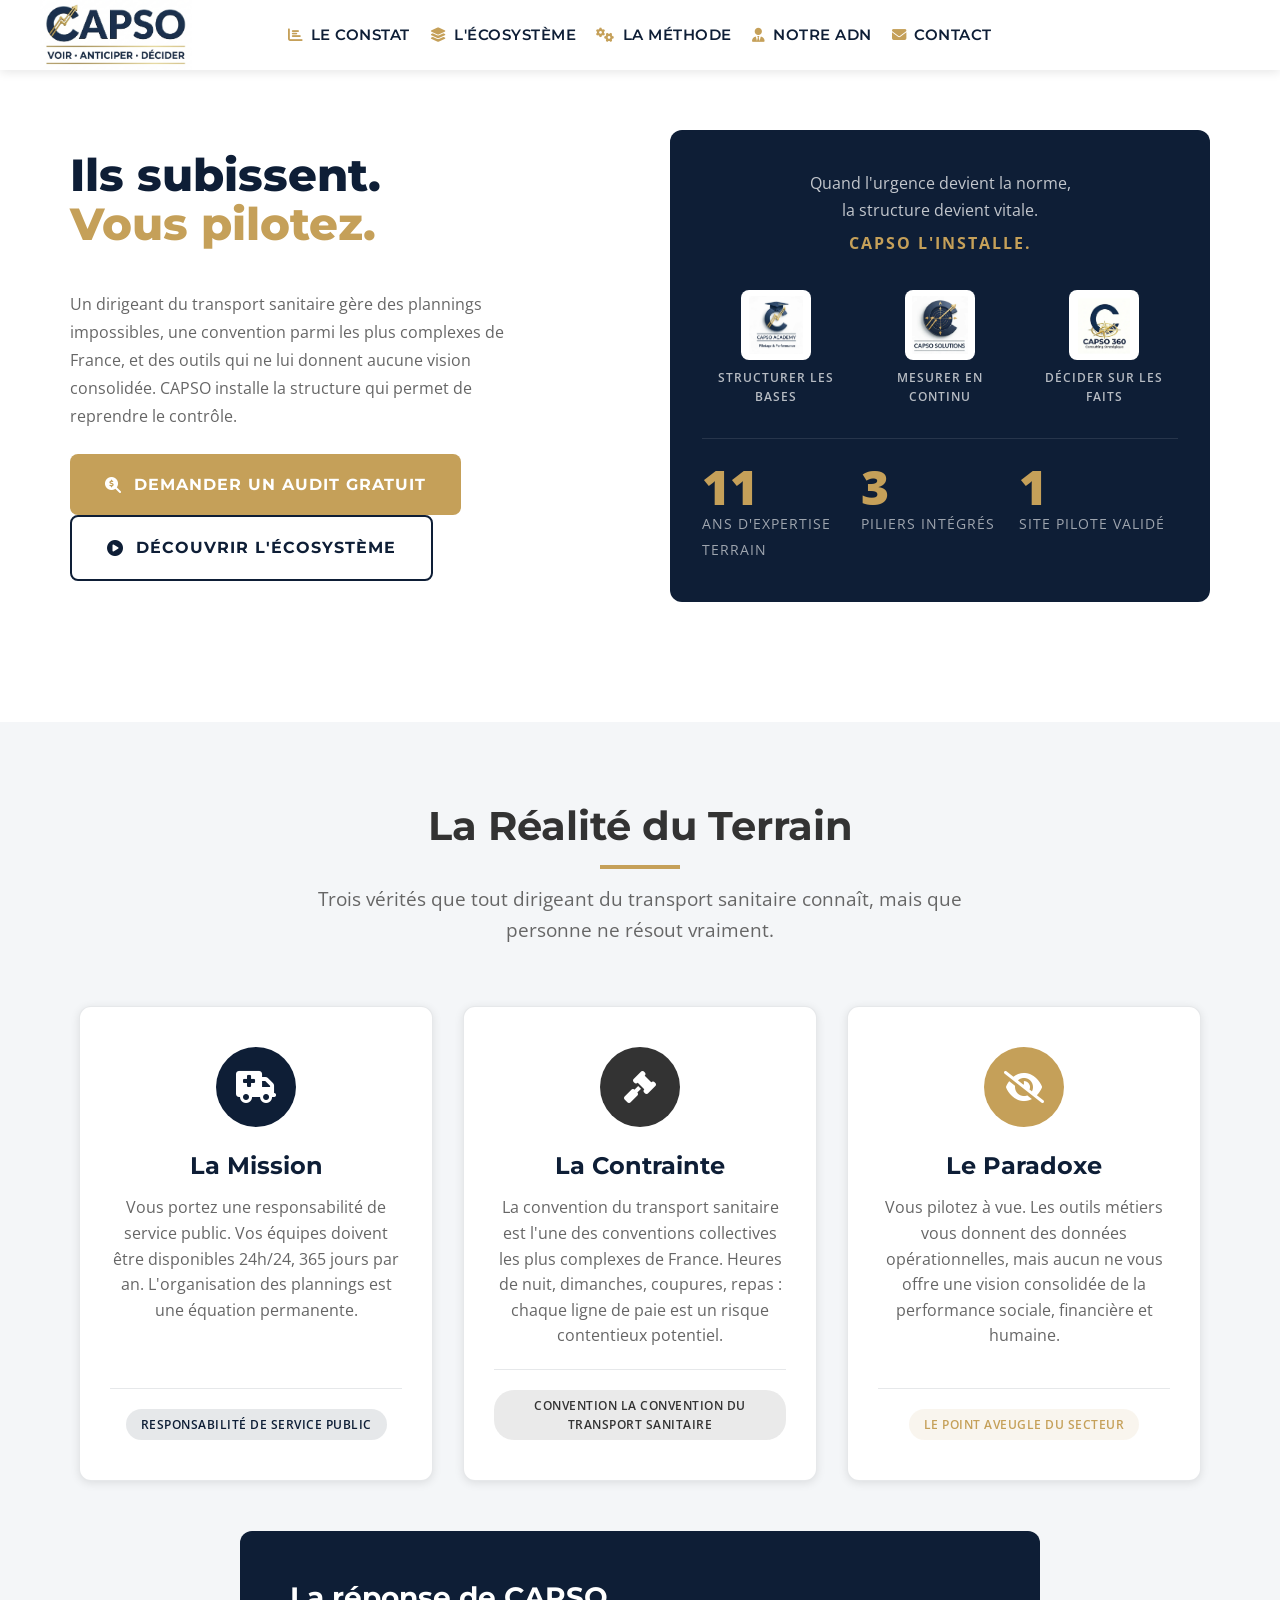
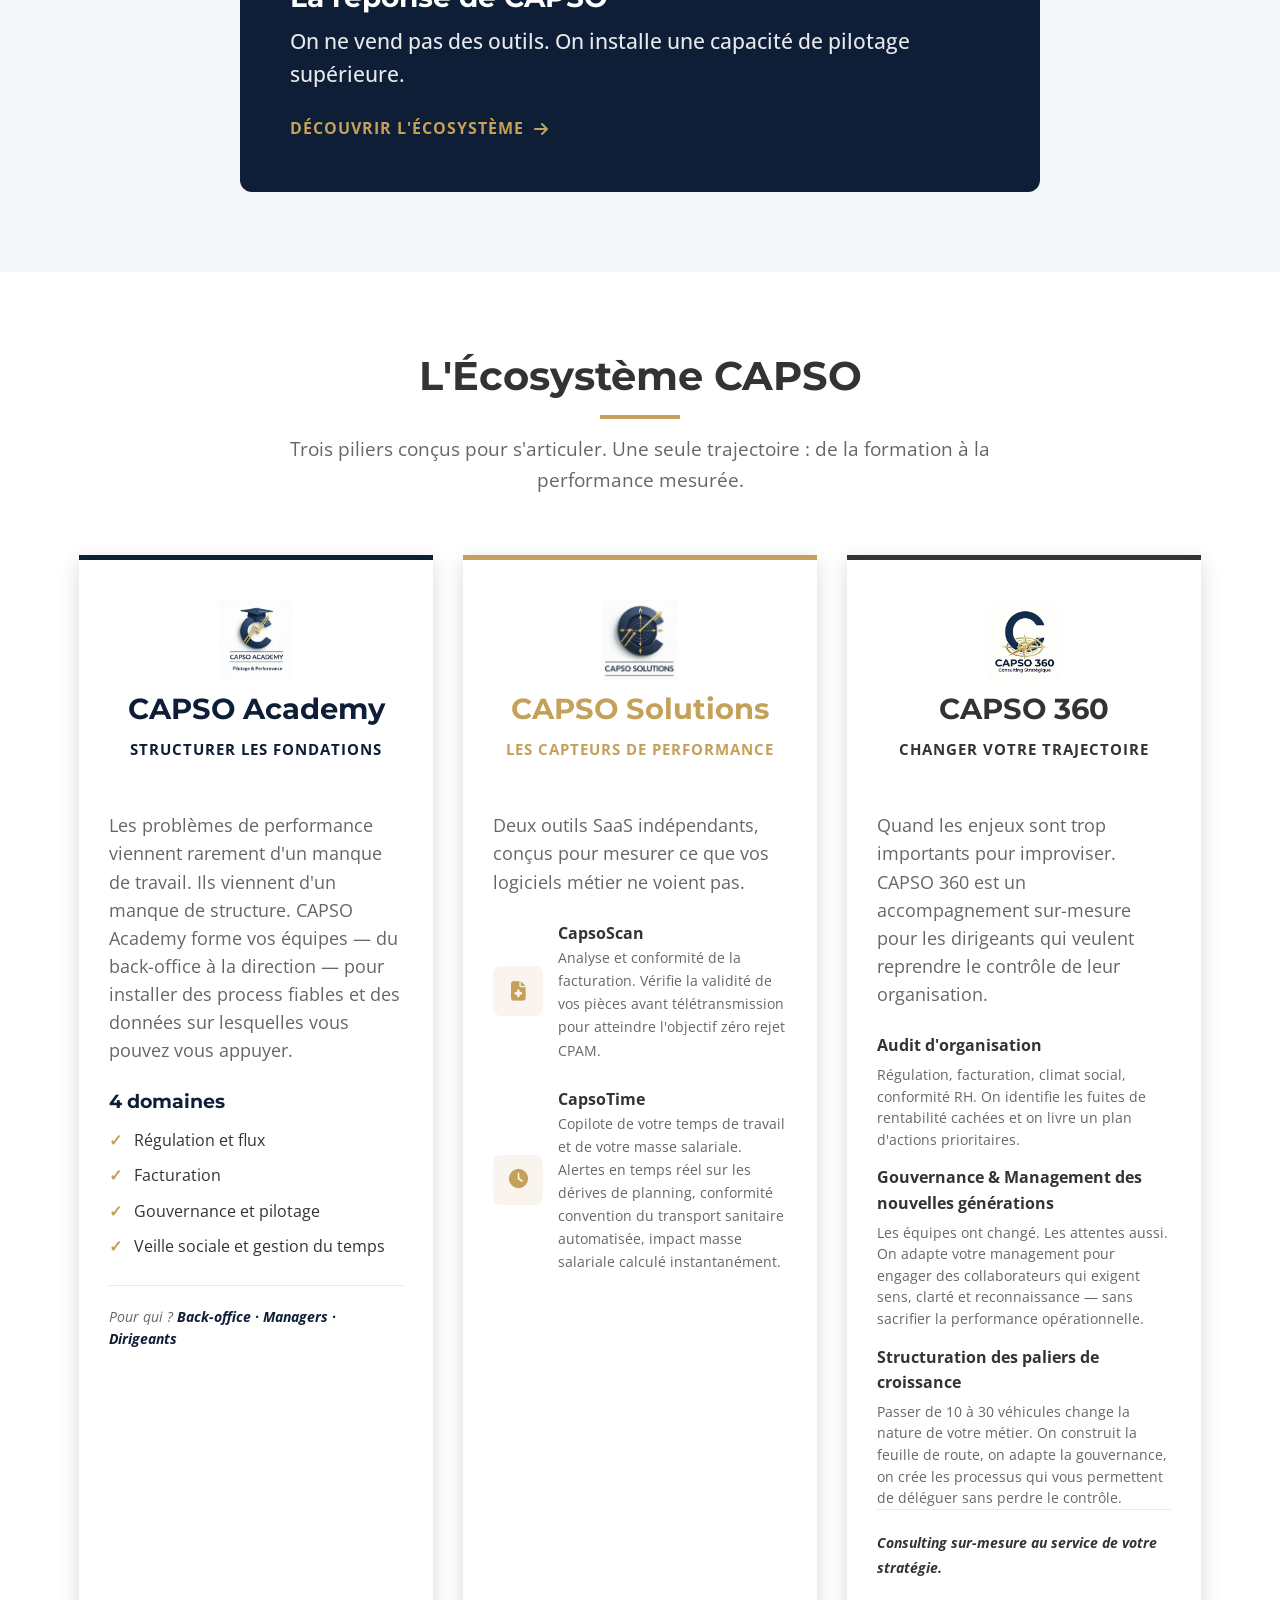
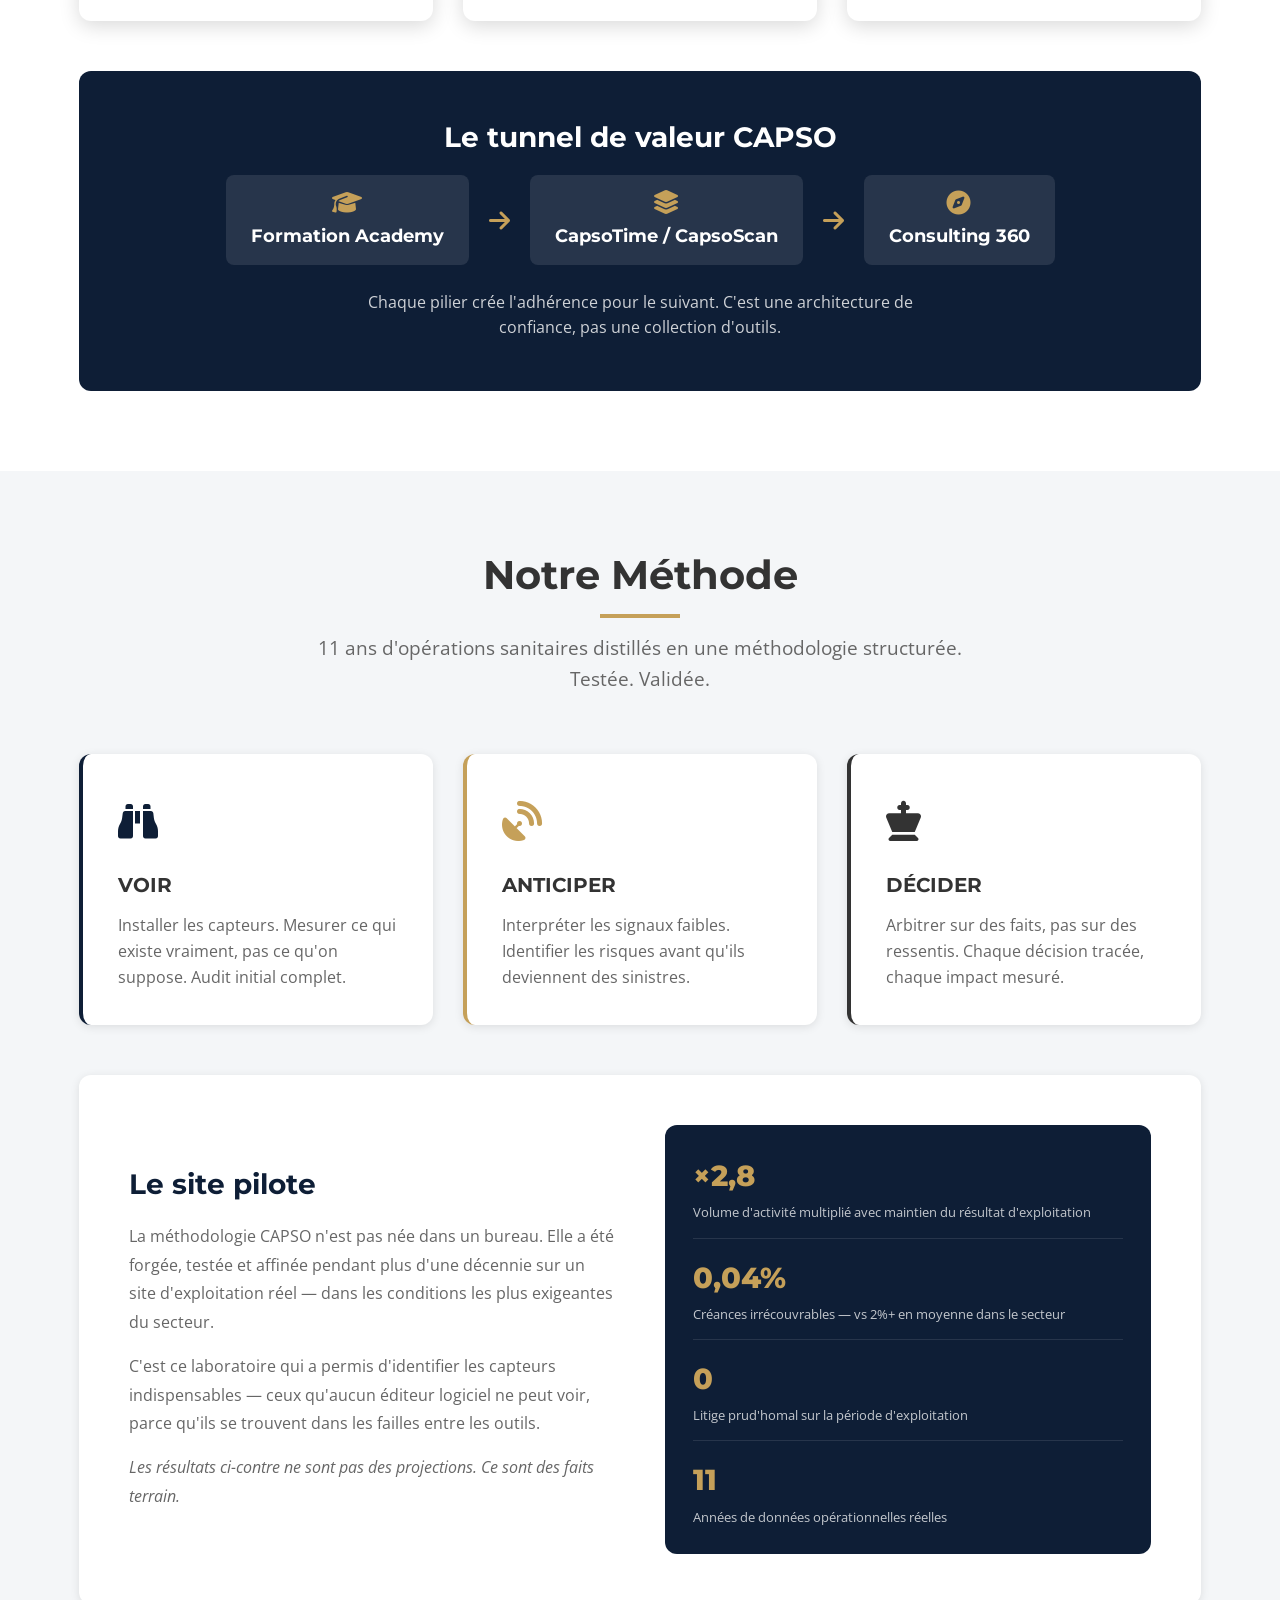
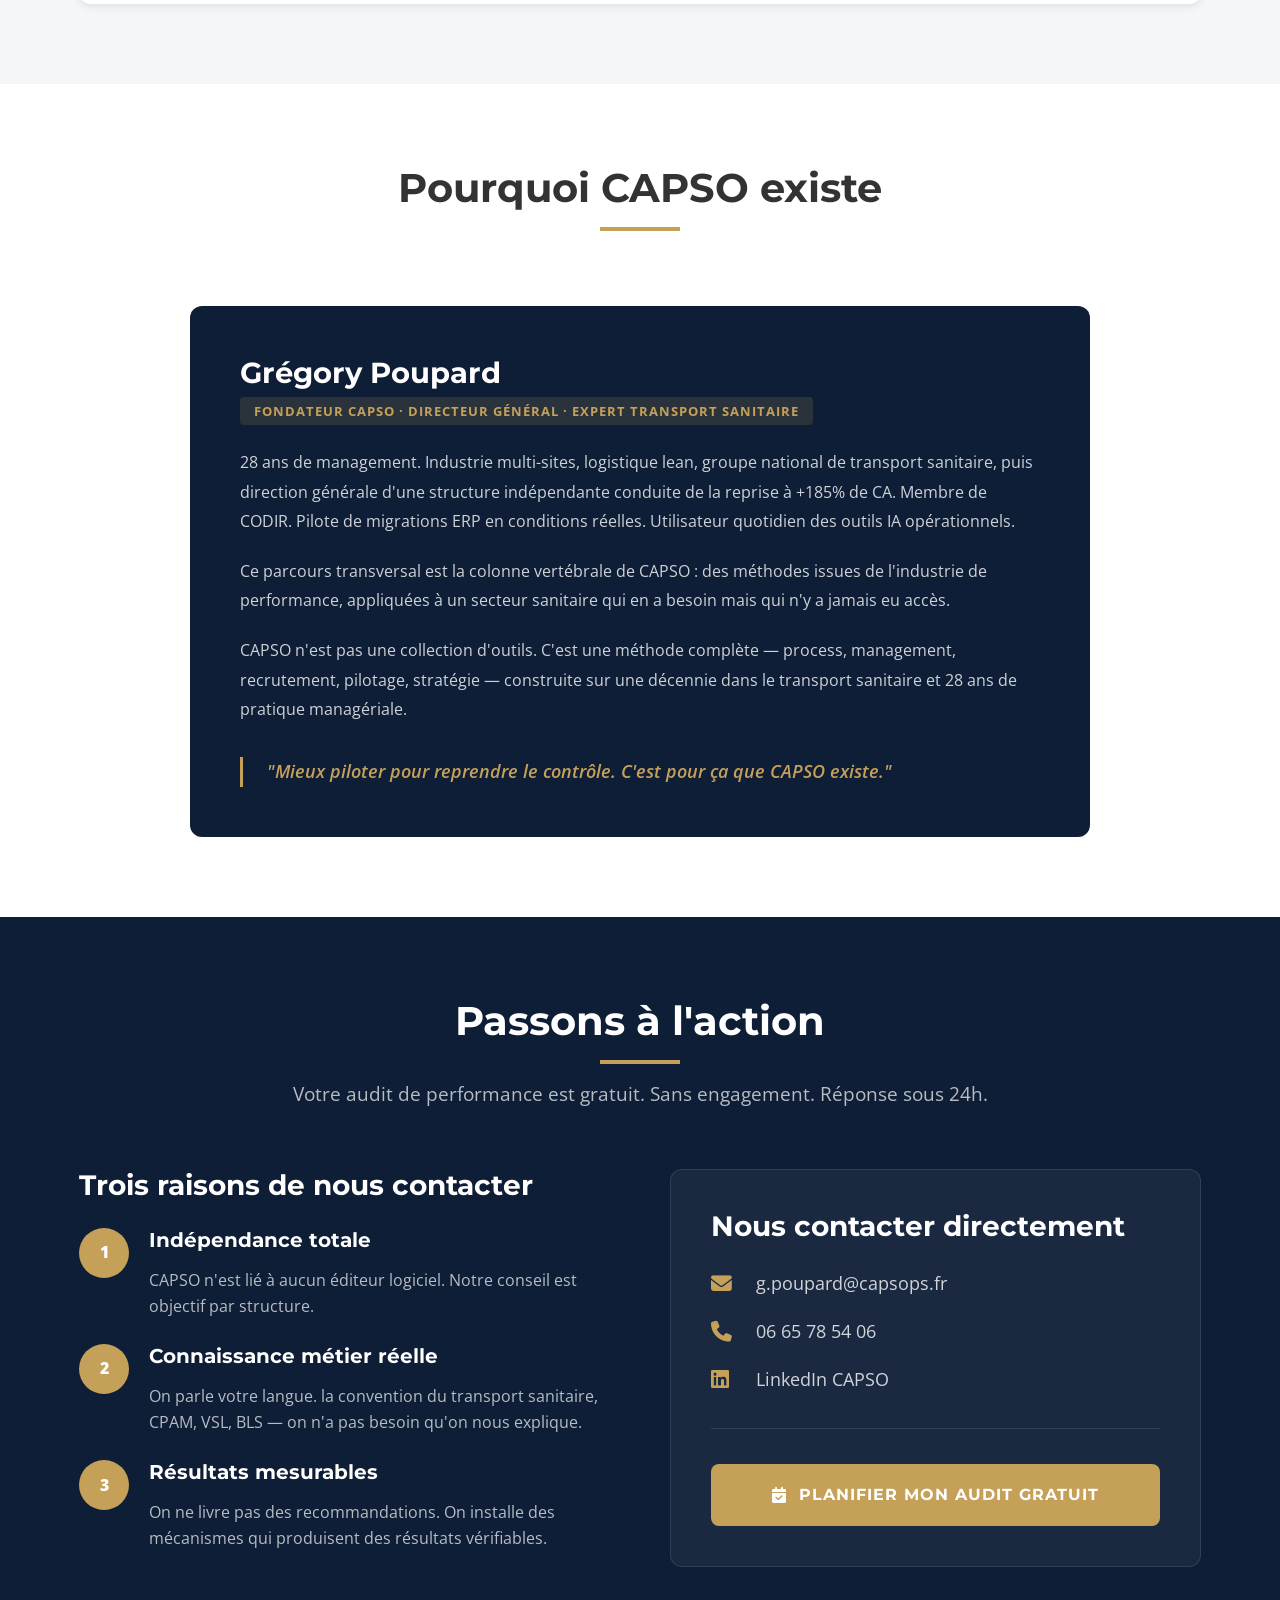
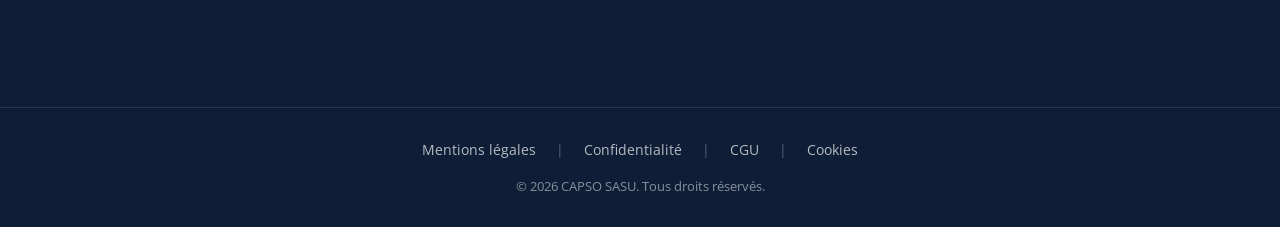
==== commit 4e21b947: "Refonte section ADN, mise à jour icônes écosystème et ajustements design" ====
--- a/index.html
+++ b/index.html
@@ -85,14 +85,7 @@
     </div>
     <!-- ===== FIN MODAL ===== -->
 
-    <!-- SPLASH SCREEN VIDEO -->
-    <div id="splashScreen" class="splash-screen" style="display: none;">
-        <video id="splashVideo" autoplay muted playsinline preload="auto"
-            style="width:100%;height:100%;object-fit:contain;">
-            <source src="assets/videos/capso2.mp4" type="video/mp4">
-        </video>
-        <button id="skipSplash" class="skip-splash-btn">Passer l'introduction</button>
-    </div>
+
 
     <!-- NAV OVERLAY (mobile) -->
     <div class="nav-overlay" id="navOverlay"></div>
@@ -107,7 +100,7 @@
                 <li><a href="#constat"><i class="fas fa-chart-bar"></i> Le constat</a></li>
                 <li><a href="#ecosysteme"><i class="fas fa-layer-group"></i> L'écosystème</a></li>
                 <li><a href="#methode"><i class="fas fa-cogs"></i> La méthode</a></li>
-                <li><a href="#fondateur"><i class="fas fa-user-tie"></i> Le fondateur</a></li>
+                <li><a href="#fondateur"><i class="fas fa-user-tie"></i> Notre ADN</a></li>
                 <li><a href="#contact"><i class="fas fa-envelope"></i> Contact</a></li>
             </ul>
             <button class="nav-toggle" id="navToggle"><i class="fas fa-bars"></i></button>
@@ -121,8 +114,10 @@
 
             <!-- PAVÉ GAUCHE -->
             <div class="hero-left">
-                <h1 class="main-title">Ils subissent.<br>Vous pilotez.</h1>
-                <p class="hero-desc">Un dirigeant du transport sanitaire gère des plannings impossibles, une convention parmi les plus complexes de France, et des outils qui ne lui donnent aucune vision consolidée. CAPSO installe la structure qui permet de reprendre le contrôle.</p>
+                <h1 class="main-title">Ils subissent.<br><span class="text-gold">Vous pilotez.</span></h1>
+                <p class="hero-desc">Un dirigeant du transport sanitaire gère des plannings impossibles, une convention
+                    parmi les plus complexes de France, et des outils qui ne lui donnent aucune vision consolidée. CAPSO
+                    installe la structure qui permet de reprendre le contrôle.</p>
                 <div class="hero-cta-container">
                     <a href="#" onclick="openAuditModal();return false;" class="cta-button-primary">
                         <i class="fas fa-search-dollar"></i>
@@ -137,7 +132,8 @@
 
             <!-- PAVÉ DROIT -->
             <div class="hero-right">
-                <p class="hero-tagline">Quand l'urgence devient la norme,<br>la structure devient vitale.<br><span>CAPSO l'installe.</span></p>
+                <p class="hero-tagline">Quand l'urgence devient la norme,<br>la structure devient vitale.<br><span>CAPSO
+                        l'installe.</span></p>
                 <div class="piliers-row">
                     <div class="pilier-item">
                         <img src="assets/images/13527.jpg" alt="CAPSO Academy">
@@ -241,8 +237,8 @@
                 <!-- PILIER 1 : ACADEMY -->
                 <div class="pillar-card">
                     <div class="pillar-header">
-                        <div class="pillar-number text-navy">01</div>
-                        <div class="pillar-icon"><i class="fas fa-graduation-cap"></i></div>
+                        <img src="assets/images/13527.jpg" alt="CAPSO Academy"
+                            style="width:80px;height:80px;object-fit:contain;margin:0 auto 12px;display:block;">
                         <h3 class="pillar-title text-navy">CAPSO Academy</h3>
                         <span class="pillar-mantra text-navy">STRUCTURER LES FONDATIONS</span>
                     </div>
@@ -274,8 +270,8 @@
                 <!-- PILIER 2 : SOLUTIONS -->
                 <div class="pillar-card">
                     <div class="pillar-header">
-                        <div class="pillar-number text-gold">02</div>
-                        <div class="pillar-icon"><i class="fas fa-layer-group"></i></div>
+                        <img src="assets/images/13525.jpg" alt="CAPSO Solutions"
+                            style="width:80px;height:80px;object-fit:contain;margin:0 auto 12px;display:block;">
                         <h3 class="pillar-title text-gold">CAPSO Solutions</h3>
                         <span class="pillar-mantra text-gold">Les capteurs de performance</span>
                     </div>
@@ -316,8 +312,8 @@
                 <!-- PILIER 3 : 360 -->
                 <div class="pillar-card">
                     <div class="pillar-header">
-                        <div class="pillar-number" style="opacity:0.1;">03</div>
-                        <div class="pillar-icon" style="color:var(--charcoal);"><i class="fas fa-compass"></i></div>
+                        <img src="assets/images/13523.jpg" alt="CAPSO 360"
+                            style="width:80px;height:80px;object-fit:contain;margin:0 auto 12px;display:block;">
                         <h3 class="pillar-title">CAPSO 360</h3>
                         <span class="pillar-mantra" style="color:var(--charcoal);">CHANGER VOTRE TRAJECTOIRE</span>
                     </div>
@@ -431,26 +427,58 @@
                 </div>
             </div>
             <div style="background:white;border-radius:12px;padding:50px;box-shadow:var(--shadow-sm);margin-top:20px;">
-                <div class="site-pilote-flex" style="display:flex;gap:50px;align-items:center;flex-wrap:wrap;">
-                    <div style="flex:1;min-width:300px;">
-                        <h3>Le site pilote</h3>
+                <div style="display:grid;grid-template-columns:1fr 1fr;gap:50px;align-items:center;">
+
+                    <!-- GAUCHE — Texte -->
+                    <div>
+                        <h3 style="color:var(--primary-navy);margin-bottom:20px;">Le site pilote</h3>
                         <p style="color:var(--text-grey);line-height:1.8;">
-                            Notre méthodologie n'est pas née dans un bureau de consulting. Elle a été forgée, testée
-                            et
-                            affinée pendant plus d'une décennie sur un site pilote réel, dans les conditions
-                            d'exploitation les plus exigeantes du secteur.
+                            La méthodologie CAPSO n'est pas née dans un bureau. Elle a été forgée, testée et affinée
+                            pendant plus d'une décennie sur un site d'exploitation réel — dans les conditions les plus
+                            exigeantes du secteur.
                         </p>
                         <p style="color:var(--text-grey);line-height:1.8;margin-top:15px;">
-                            C'est ce laboratoire vivant qui a permis d'identifier les capteurs indispensables à la
-                            performance — ceux qu'aucun éditeur logiciel ne peut voir, parce qu'ils sont dans les
-                            failles entre les outils.
+                            C'est ce laboratoire qui a permis d'identifier les capteurs indispensables — ceux qu'aucun
+                            éditeur logiciel ne peut voir, parce qu'ils se trouvent dans les failles entre les outils.
                         </p>
-                        <div style="margin-top:25px;display:flex;gap:15px;flex-wrap:wrap;">
-                            <span class="tag" style="background:rgba(14,30,54,0.1);color:var(--primary-navy);">11
-                                ans de
-                                données réelles</span>
-                        </div>
-                    </div>
+                        <p style="color:var(--text-grey);line-height:1.8;margin-top:15px;font-style:italic;">
+                            Les résultats ci-contre ne sont pas des projections. Ce sont des faits terrain.
+                        </p>
+                    </div>
+
+                    <!-- DROITE — Chiffres -->
+                    <div
+                        style="background:var(--primary-navy);border-radius:12px;padding:28px;display:flex;flex-direction:column;gap:16px;">
+                        <div style="border-bottom:1px solid rgba(255,255,255,0.1);padding-bottom:16px;">
+                            <div
+                                style="font-size:1.8rem;font-weight:800;color:var(--accent-gold);font-family:var(--font-heading);">
+                                ×2,8</div>
+                            <div style="color:rgba(255,255,255,0.75);font-size:0.82rem;margin-top:4px;line-height:1.4;">
+                                Volume d'activité multiplié avec maintien du résultat d'exploitation</div>
+                        </div>
+                        <div style="border-bottom:1px solid rgba(255,255,255,0.1);padding-bottom:16px;">
+                            <div
+                                style="font-size:1.8rem;font-weight:800;color:var(--accent-gold);font-family:var(--font-heading);">
+                                0,04%</div>
+                            <div style="color:rgba(255,255,255,0.75);font-size:0.82rem;margin-top:4px;line-height:1.4;">
+                                Créances irrécouvrables — vs 2%+ en moyenne dans le secteur</div>
+                        </div>
+                        <div style="border-bottom:1px solid rgba(255,255,255,0.1);padding-bottom:16px;">
+                            <div
+                                style="font-size:1.8rem;font-weight:800;color:var(--accent-gold);font-family:var(--font-heading);">
+                                0</div>
+                            <div style="color:rgba(255,255,255,0.75);font-size:0.82rem;margin-top:4px;line-height:1.4;">
+                                Litige prud'homal sur la période d'exploitation</div>
+                        </div>
+                        <div>
+                            <div
+                                style="font-size:1.8rem;font-weight:800;color:var(--accent-gold);font-family:var(--font-heading);">
+                                11</div>
+                            <div style="color:rgba(255,255,255,0.75);font-size:0.82rem;margin-top:4px;line-height:1.4;">
+                                Années de données opérationnelles réelles</div>
+                        </div>
+                    </div>
+
                 </div>
             </div>
         </div>
@@ -460,38 +488,33 @@
     <section id="fondateur" class="section-padding bg-white">
         <div class="container">
             <div class="section-header text-center">
-                <h2 class="section-title">Le Fondateur</h2>
-            </div>
-            <div class="founder-section" style="display:flex;gap:60px;align-items:center;flex-wrap:wrap;">
-                <div class="founder-image" style="flex:0 0 300px;">
-                    <div
-                        style="background:var(--light-bg);border-radius:12px;height:350px;display:flex;align-items:center;justify-content:center;font-size:5rem;color:var(--primary-navy);">
-                        <i class="fas fa-user-tie"></i>
-                    </div>
-                </div>
-                <div style="flex:1;min-width:300px;">
-                    <h3>Grégory Poupard</h3>
-                    <span class="tag"
-                        style="background:rgba(14,30,54,0.1);color:var(--primary-navy);margin-bottom:25px;display:inline-block;">Fondateur
-                        CAPSO · Expert Transport Sanitaire</span>
-                    <p style="color:var(--text-grey);line-height:1.8;margin-bottom:20px;">
-                        11 ans dans les opérations du transport sanitaire. Chaque poste de la chaîne a été occupé —
-                        de
-                        l'ambulancier à la direction stratégique. Cette trajectoire n'est pas un CV, c'est la source
-                        de
-                        légitimité de tout ce que CAPSO propose.
-                    </p>
-                    <p style="color:var(--text-grey);line-height:1.8;margin-bottom:30px;">
-                        La conviction est simple : les dirigeants du secteur méritent des outils conçus par des gens
-                        qui
-                        ont vécu leurs contraintes, pas par des développeurs qui les ont observées de loin.
-                    </p>
-                    <blockquote
-                        style="border-left:4px solid var(--accent-gold);padding-left:25px;font-style:italic;font-size:1.1rem;color:var(--primary-navy);font-weight:600;">
-                        "On structure vos bases. On installe les capteurs. On construit votre croissance sur des
-                        faits."
-                    </blockquote>
-                </div>
+                <h2 class="section-title">Pourquoi CAPSO existe</h2>
+            </div>
+            <div style="background:var(--primary-navy);border-radius:12px;padding:50px;max-width:900px;margin:0 auto;">
+                <div style="margin-bottom:24px;">
+                    <h3 style="color:var(--white);font-size:1.8rem;margin-bottom:8px;">Grégory Poupard</h3>
+                    <span
+                        style="background:rgba(197,160,89,0.15);color:var(--accent-gold);padding:5px 14px;border-radius:4px;font-size:0.8rem;font-weight:700;letter-spacing:1px;text-transform:uppercase;">Fondateur
+                        CAPSO · Directeur Général · Expert Transport Sanitaire</span>
+                </div>
+                <p style="color:rgba(255,255,255,0.8);line-height:1.85;margin-bottom:20px;">
+                    28 ans de management. Industrie multi-sites, logistique lean, groupe national de transport
+                    sanitaire, puis direction générale d'une structure indépendante conduite de la reprise à +185% de
+                    CA. Membre de CODIR. Pilote de migrations ERP en conditions réelles. Utilisateur quotidien des
+                    outils IA opérationnels.
+                </p>
+                <p style="color:rgba(255,255,255,0.8);line-height:1.85;margin-bottom:20px;">
+                    Ce parcours transversal est la colonne vertébrale de CAPSO : des méthodes issues de l'industrie de
+                    performance, appliquées à un secteur sanitaire qui en a besoin mais qui n'y a jamais eu accès.
+                </p>
+                <p style="color:rgba(255,255,255,0.8);line-height:1.85;margin-bottom:32px;">
+                    CAPSO n'est pas une collection d'outils. C'est une méthode complète — process, management,
+                    recrutement, pilotage, stratégie — construite sur une décennie dans le transport sanitaire et 28 ans
+                    de pratique managériale.
+                </p>
+                <blockquote style="border-left:3px solid var(--accent-gold);padding-left:24px;font-style:italic;font-size:1.1rem;color:var(--accent-gold);font-weight:600;margin:0;">
+                    "Mieux piloter pour reprendre le contrôle. C'est pour ça que CAPSO existe."
+                </blockquote>
             </div>
         </div>
     </section>
--- a/assets/css/style.css
+++ b/assets/css/style.css
@@ -180,7 +180,7 @@
 
 /* --- NAVIGATION --- */
 .nav {
-    background: var(--primary-navy);
+    background: var(--white);
     box-shadow: var(--shadow-sm);
     position: fixed;
     width: 100%;
@@ -201,13 +201,13 @@
 }
 
 .nav-inner {
-    display: flex;
-    justify-content: space-between;
+    position: relative;
+    display: flex;
     align-items: center;
     height: 100%;
     max-width: 1200px;
     margin: 0 auto;
-    padding: 0 15px;
+    padding: 0;
 }
 
 /* .nav-brand re-activé avec le nouveau logo capsoland.png */
@@ -225,6 +225,7 @@
 .nav-logo {
     height: 70px;
     width: auto;
+    flex-shrink: 0;
 }
 
 .brand-name {
@@ -242,6 +243,9 @@
     align-items: center;
     list-style: none;
     flex-wrap: nowrap;
+    position: absolute;
+    left: 50%;
+    transform: translateX(-50%);
 }
 
 /* Éléments drawer : masqués sur desktop */
@@ -251,7 +255,7 @@
 }
 
 .nav-links a {
-    color: var(--white);
+    color: var(--primary-navy);
     font-family: var(--font-heading);
     font-weight: 600;
     font-size: 0.95rem;
@@ -2270,127 +2274,7 @@
     }
 }
 
-/* --- SPLASH SCREEN --- */
-.splash-screen {
-    position: fixed;
-    top: 0;
-    left: 0;
-    width: 100vw;
-    height: 100vh;
-    background-color: #000;
-    z-index: 9999;
-    display: flex;
-    justify-content: center;
-    align-items: center;
-    transition: opacity 0.8s ease-out, visibility 0.8s ease-out;
-}
-
-.splash-screen.hidden {
-    opacity: 0;
-    visibility: hidden;
-    pointer-events: none;
-}
-
-.splash-content {
-    display: flex;
-    flex-direction: column;
-    align-items: center;
-    text-align: center;
-}
-
-.splash-logo {
-    font-size: 5rem;
-    color: #fff;
-    letter-spacing: 12px;
-    margin-bottom: 30px;
-    opacity: 0;
-    transform: scale(0.8);
-    animation: revealLogo 1.5s cubic-bezier(0.16, 1, 0.3, 1) forwards;
-}
-
-.splash-mantra {
-    display: flex;
-    gap: 15px;
-    font-size: 1.5rem;
-    font-family: var(--font-heading);
-    font-weight: 600;
-    color: #fff;
-    letter-spacing: 4px;
-}
-
-.splash-mantra span {
-    opacity: 0;
-    transform: translateY(20px);
-    animation: revealWord 1s cubic-bezier(0.16, 1, 0.3, 1) forwards;
-}
-
-.splash-line {
-    width: 0;
-    height: 2px;
-    background: var(--accent-gold);
-    margin-top: 40px;
-    animation: growLine 2s cubic-bezier(0.16, 1, 0.3, 1) forwards 1s;
-}
-
-.delay-1 {
-    animation-delay: 0.8s !important;
-}
-
-.delay-2 {
-    animation-delay: 1.1s !important;
-}
-
-.delay-3 {
-    animation-delay: 1.4s !important;
-}
-
-@keyframes revealLogo {
-    to {
-        opacity: 1;
-        transform: scale(1);
-    }
-}
-
-@keyframes revealWord {
-    to {
-        opacity: 0.8;
-        transform: translateY(0);
-    }
-}
-
-@keyframes growLine {
-    to {
-        width: 150px;
-    }
-}
-
-.skip-splash-btn {
-    position: absolute;
-    bottom: 30px;
-    right: 30px;
-    background: rgba(255, 255, 255, 0.15);
-    color: #fff;
-    border: 1px solid rgba(255, 255, 255, 0.3);
-    padding: 12px 24px;
-    border-radius: 6px;
-    font-family: var(--font-heading);
-    font-size: 0.95rem;
-    cursor: pointer;
-    transition: var(--transition);
-    opacity: 0;
-    visibility: hidden;
-    z-index: 10000;
-}
-
-.skip-splash-btn.visible {
-    opacity: 1;
-    visibility: visible;
-}
-
-.skip-splash-btn:hover {
-    background: rgba(255, 255, 255, 0.3);
-    border-color: rgba(255, 255, 255, 0.8);
-}
+
 
 /* =====================================================
    MODAL AUDIT / CONTACT — Premium Native
